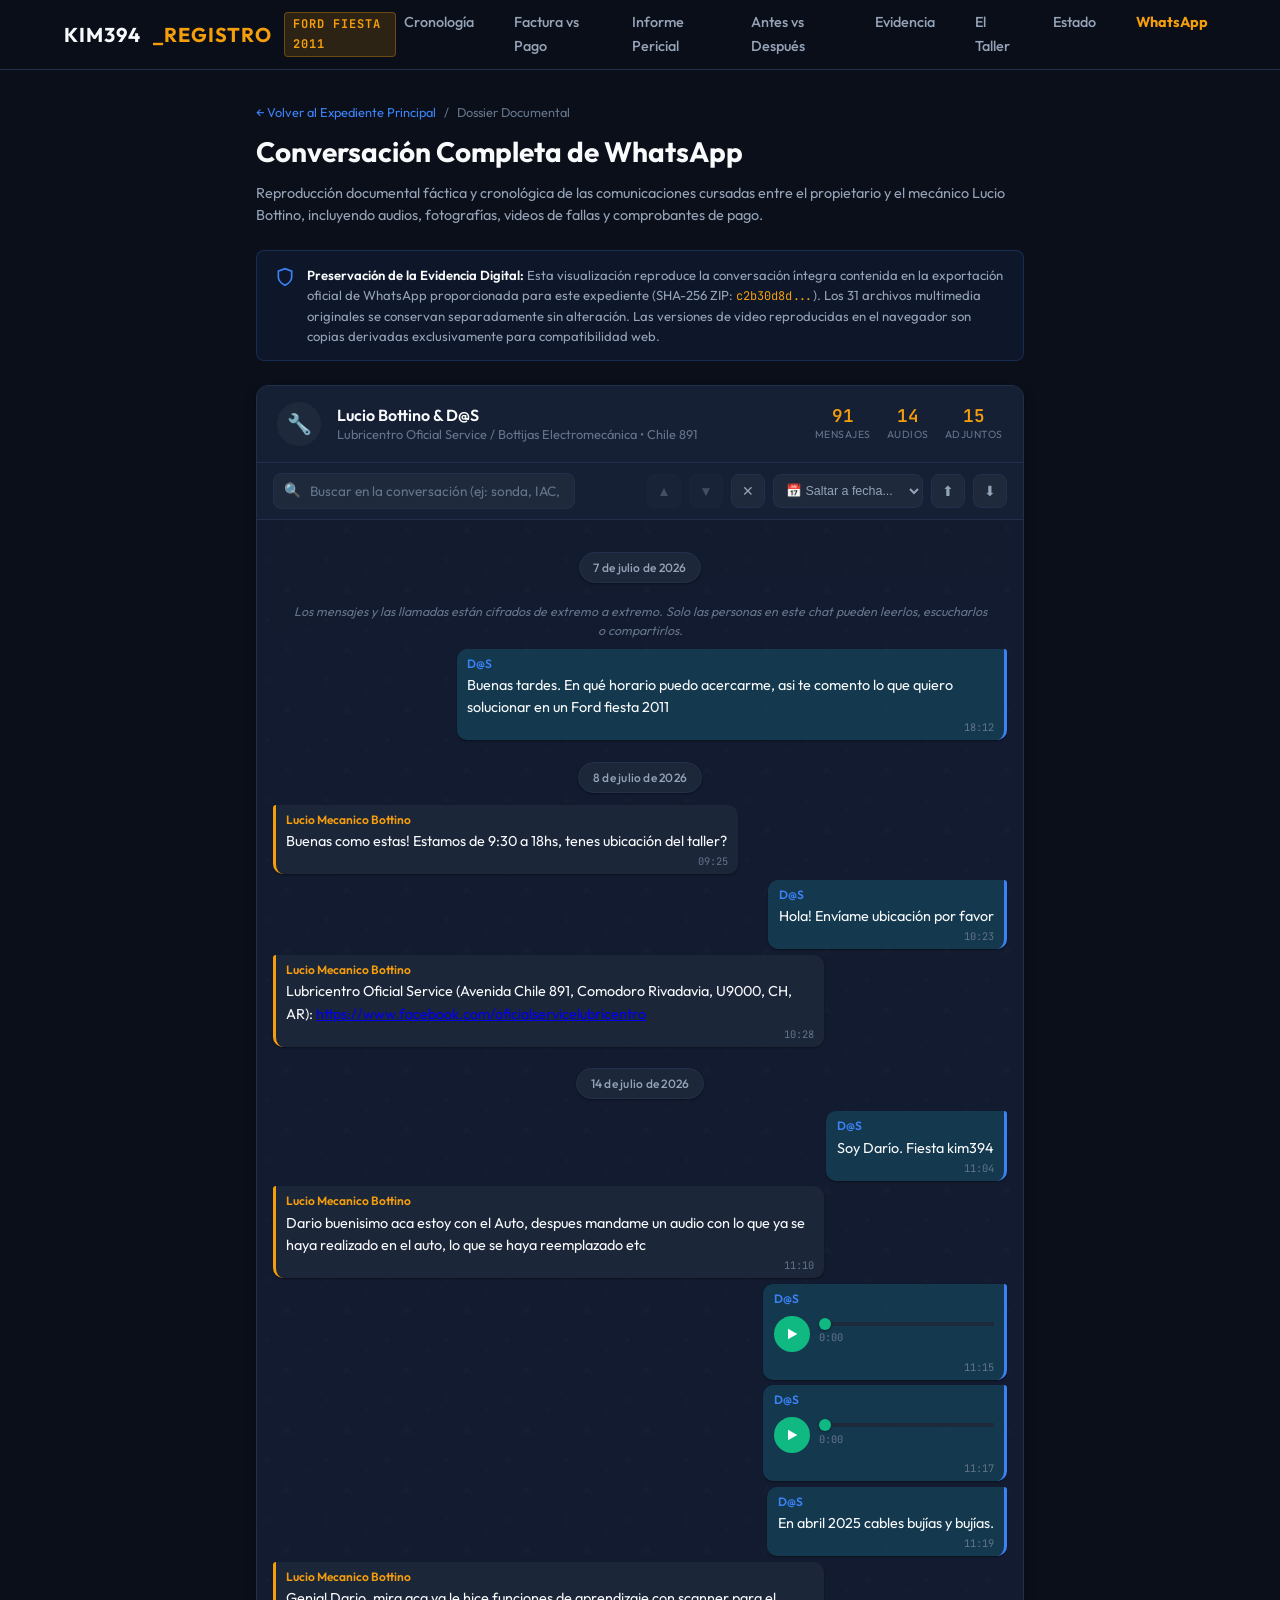
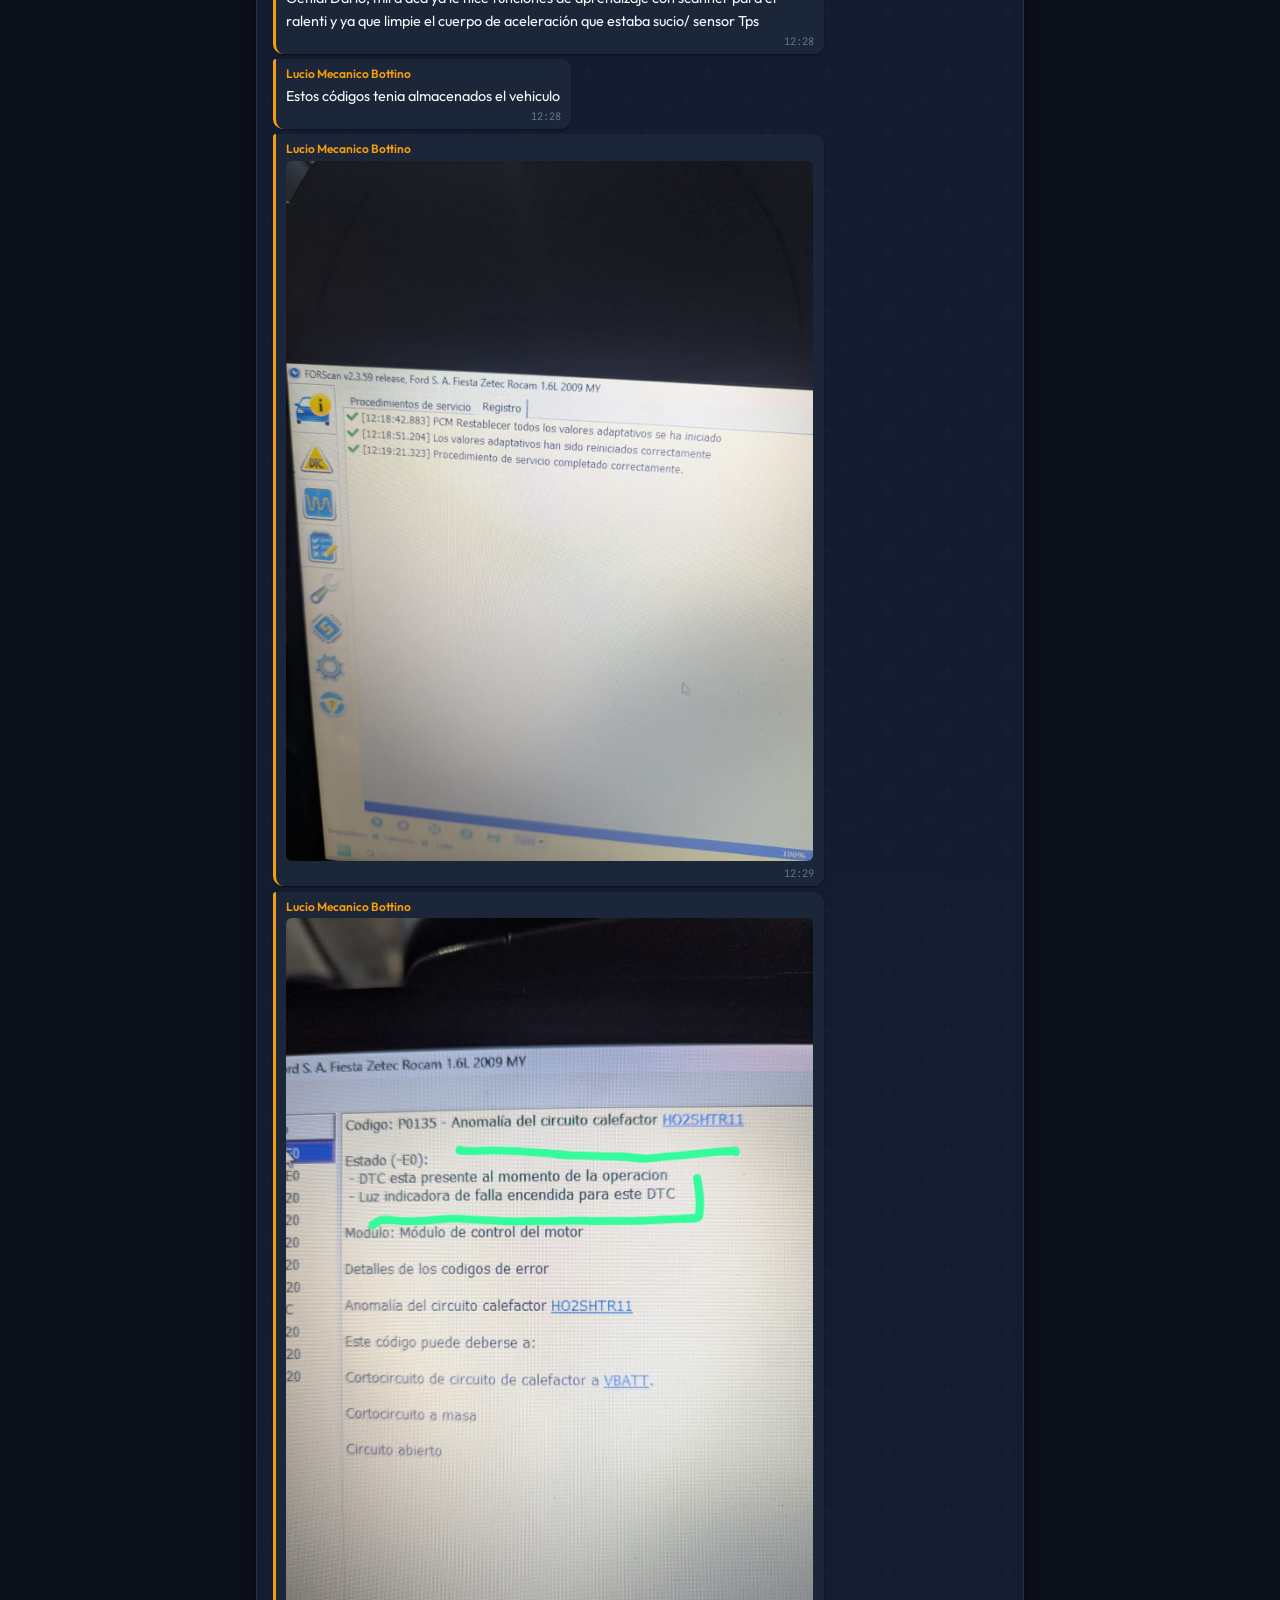
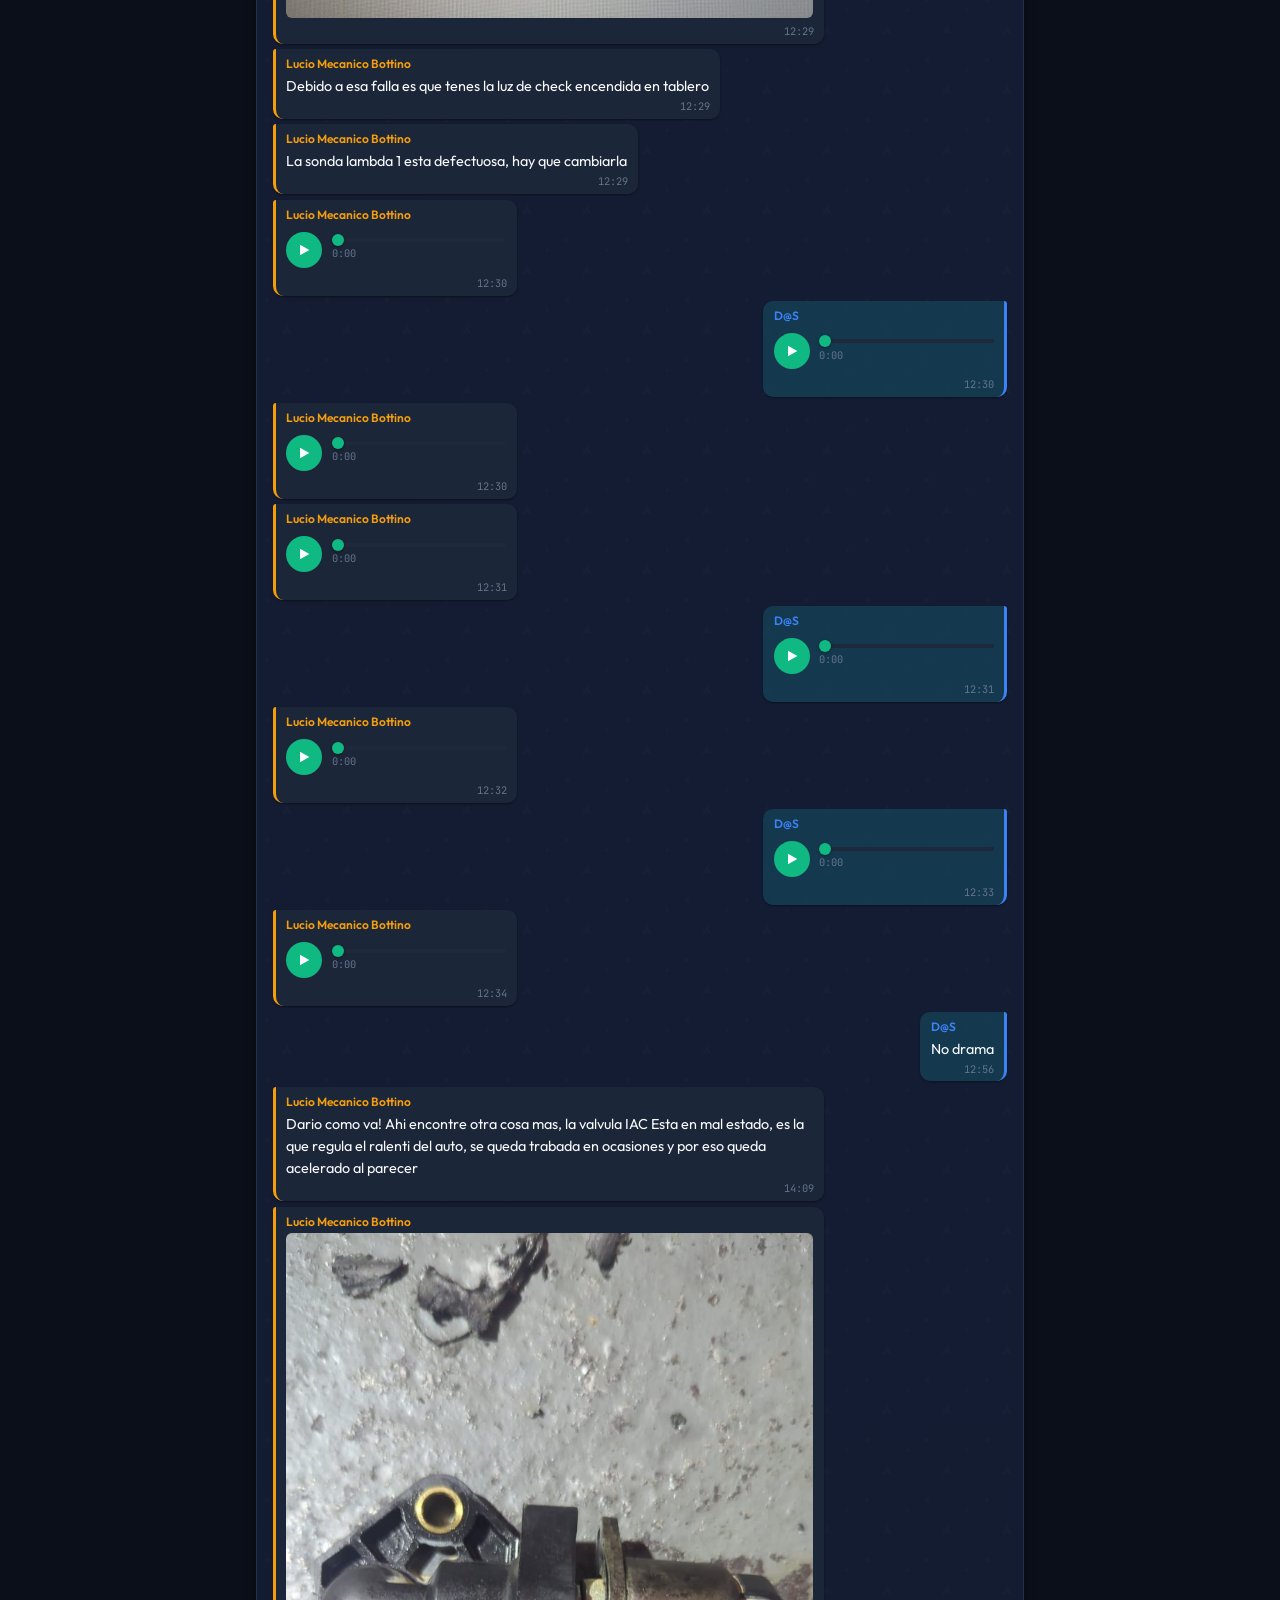
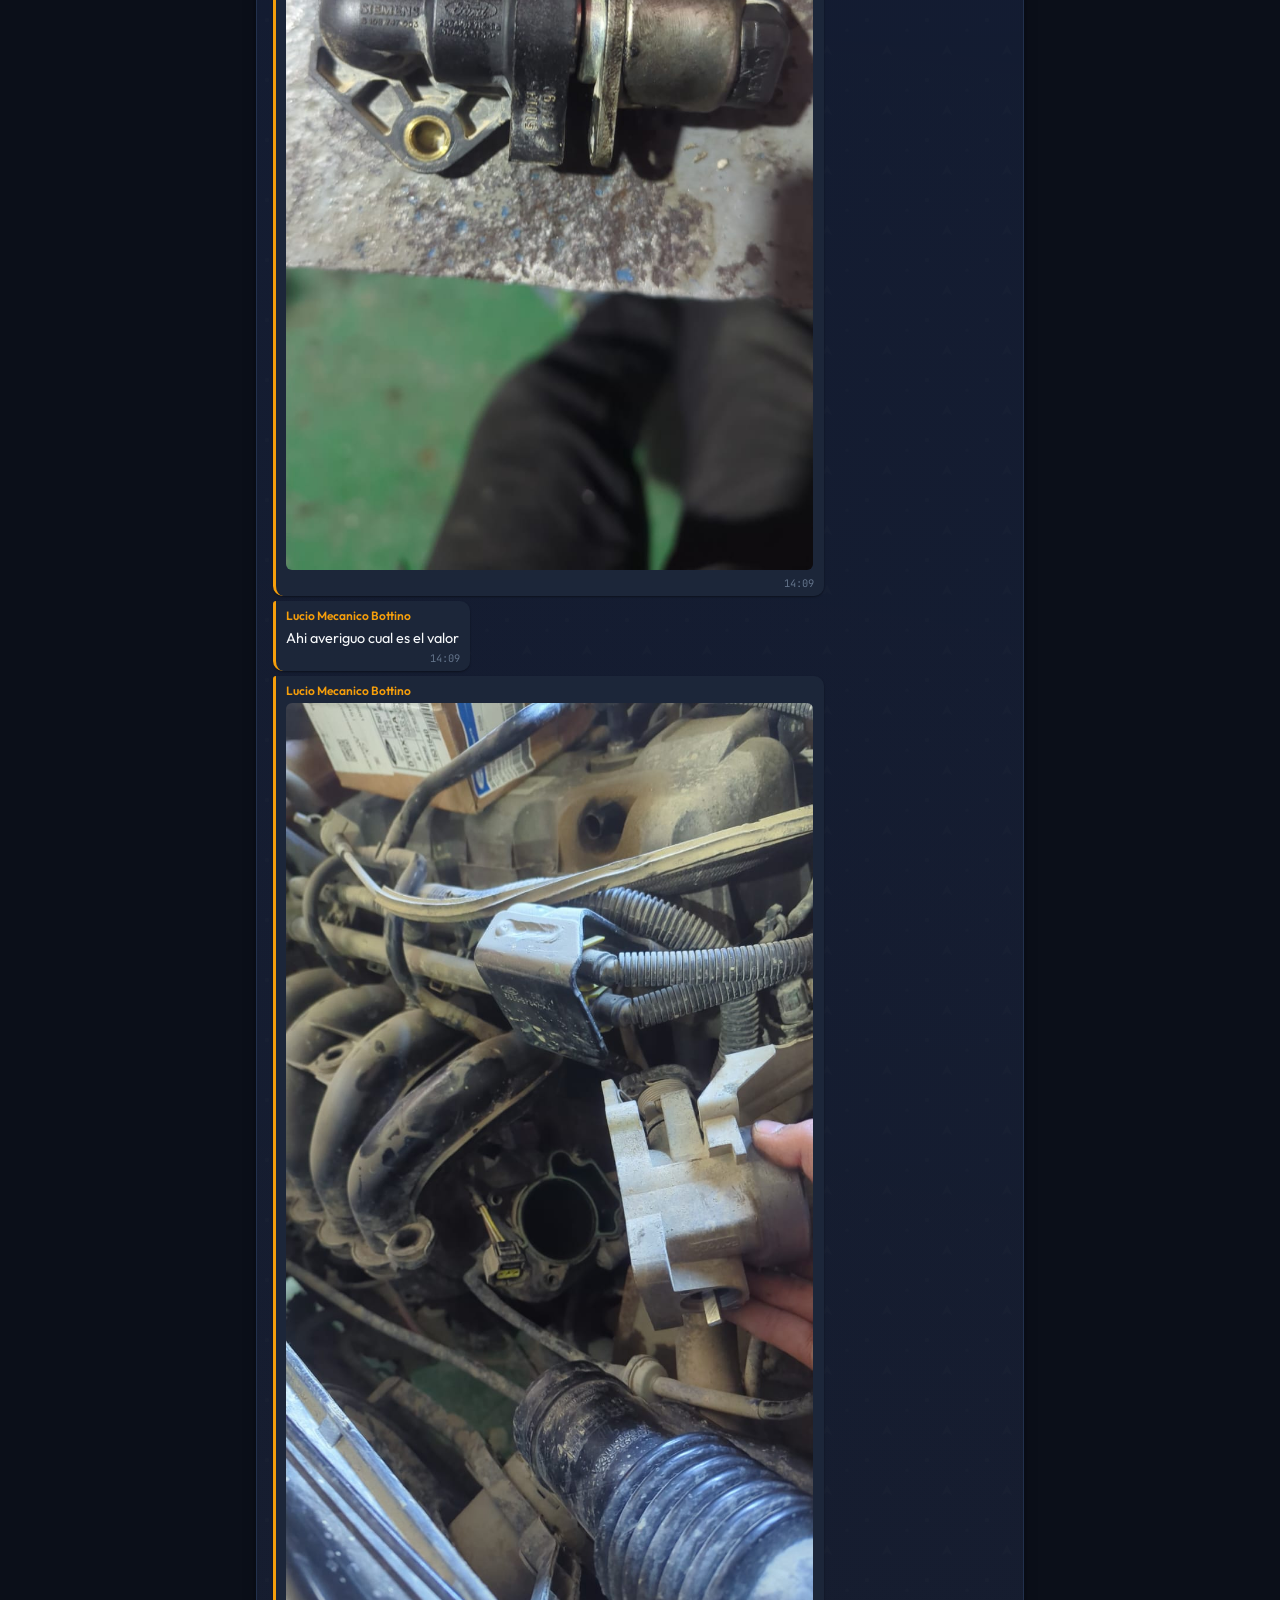
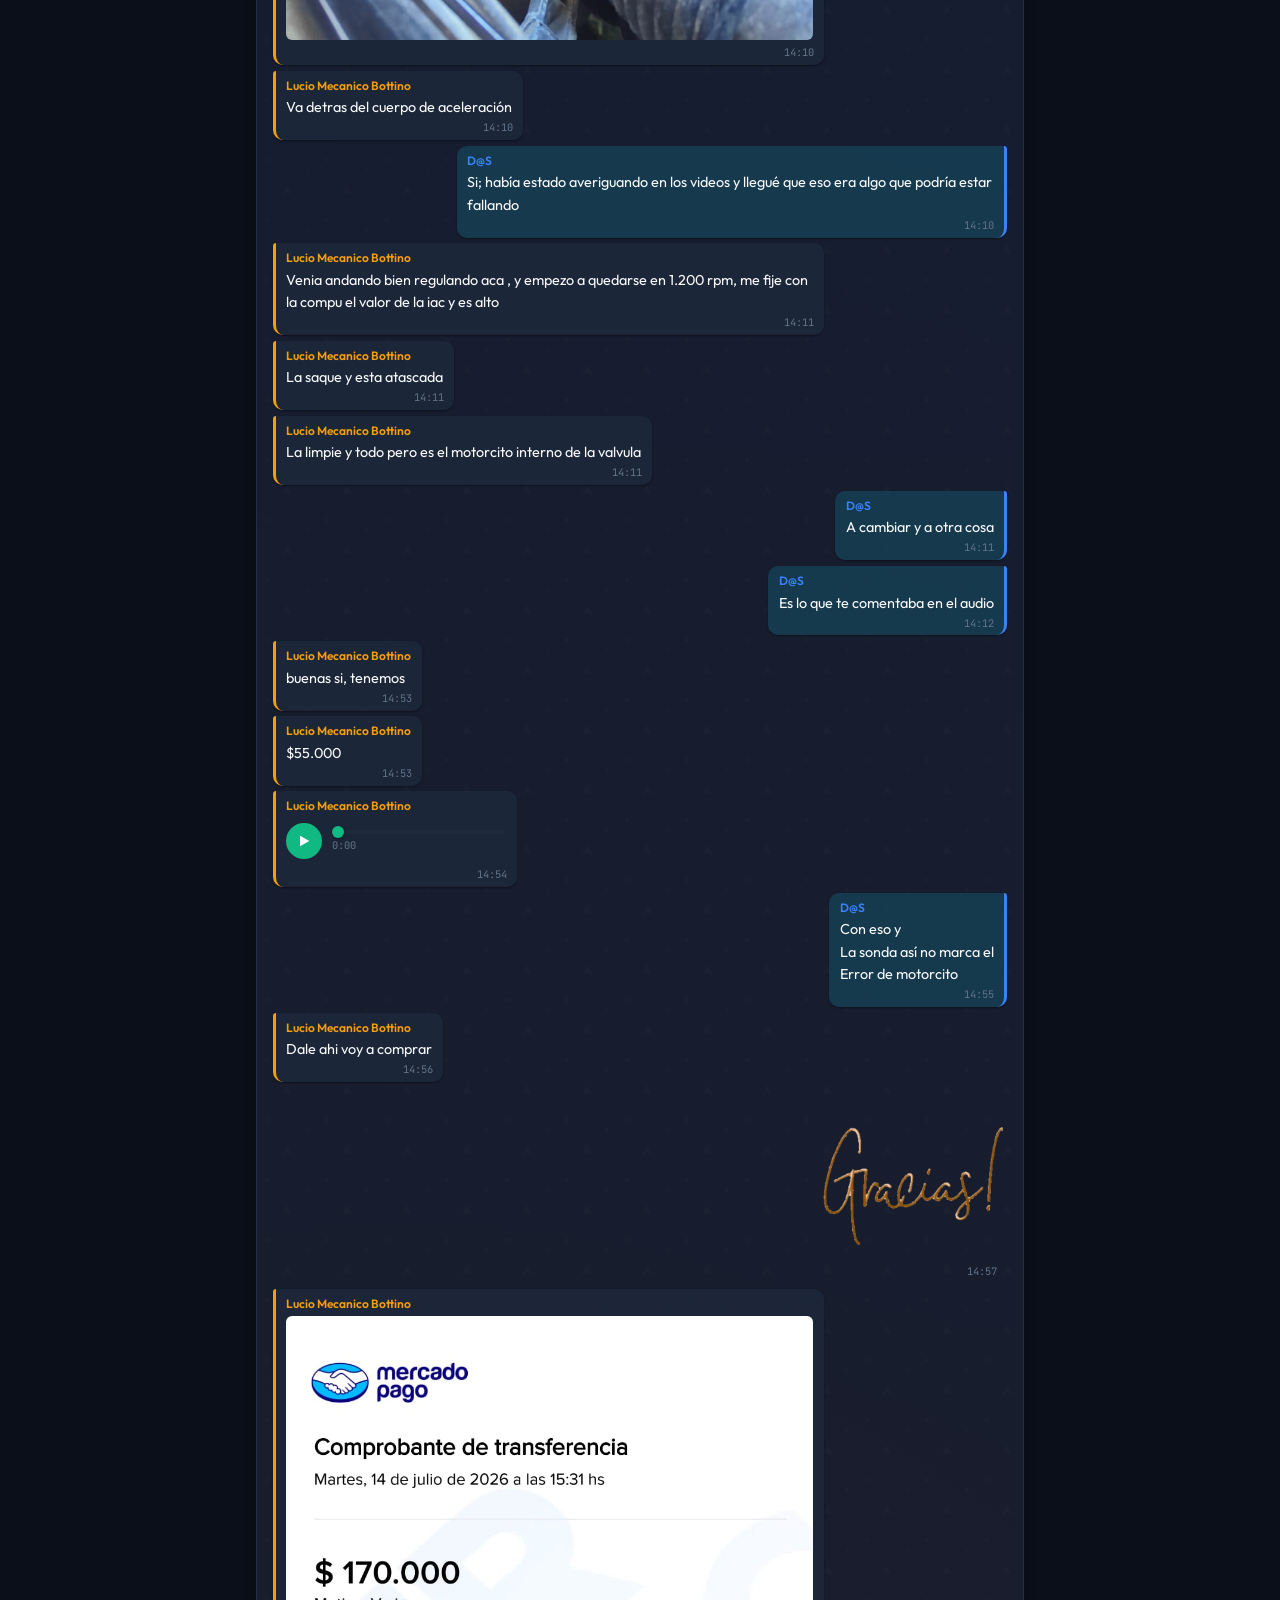
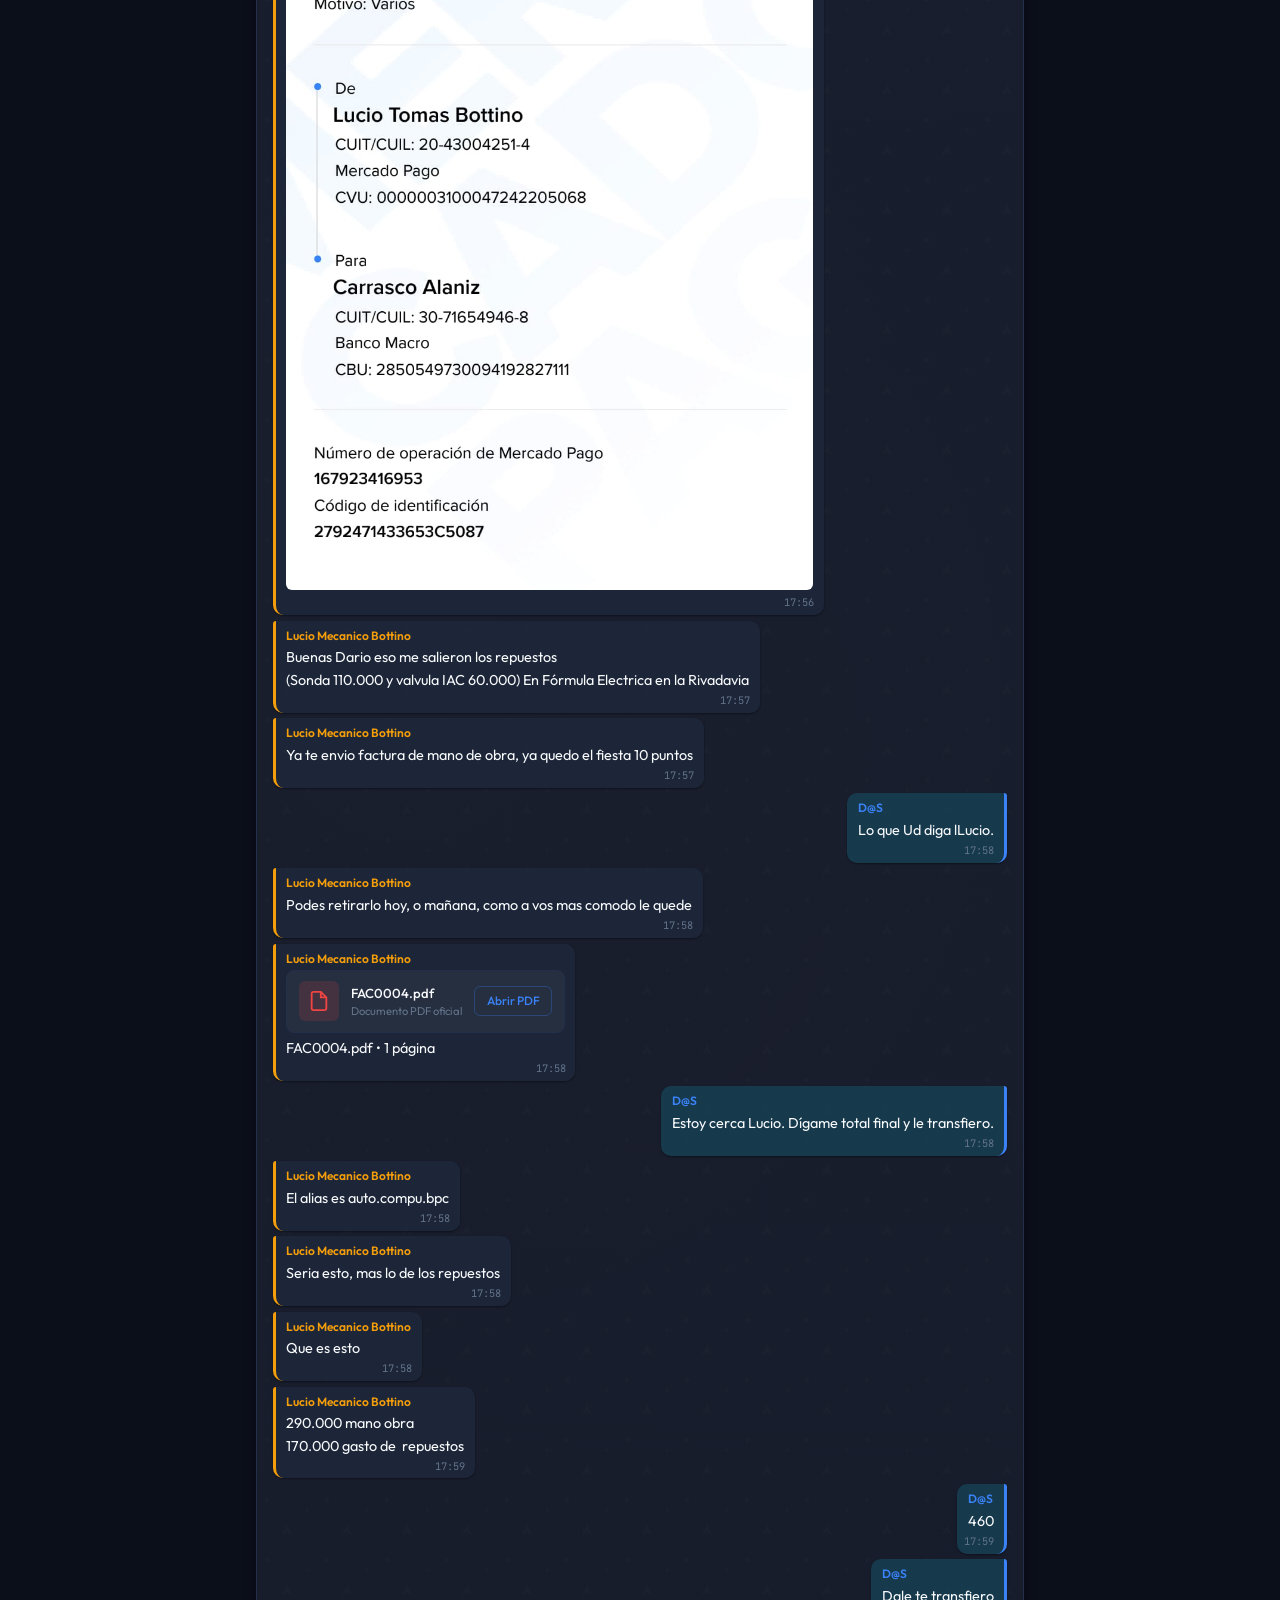
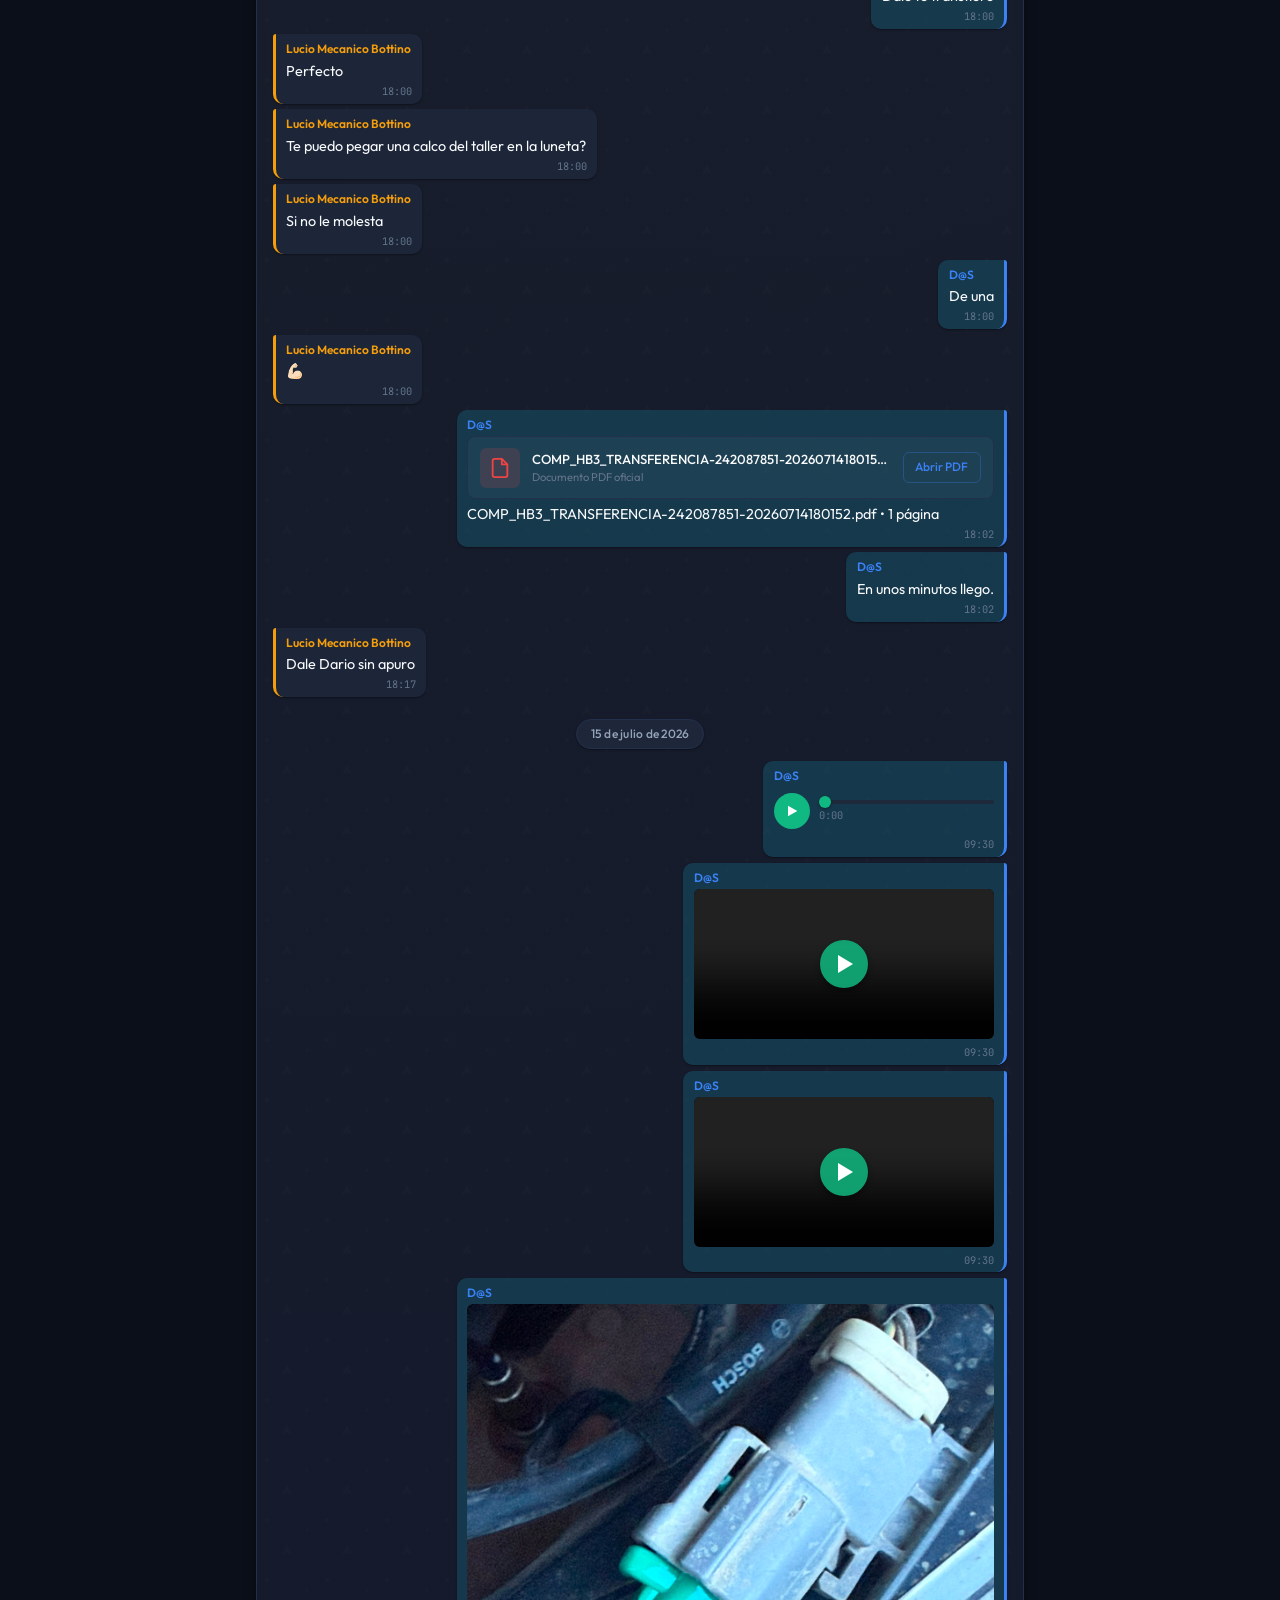
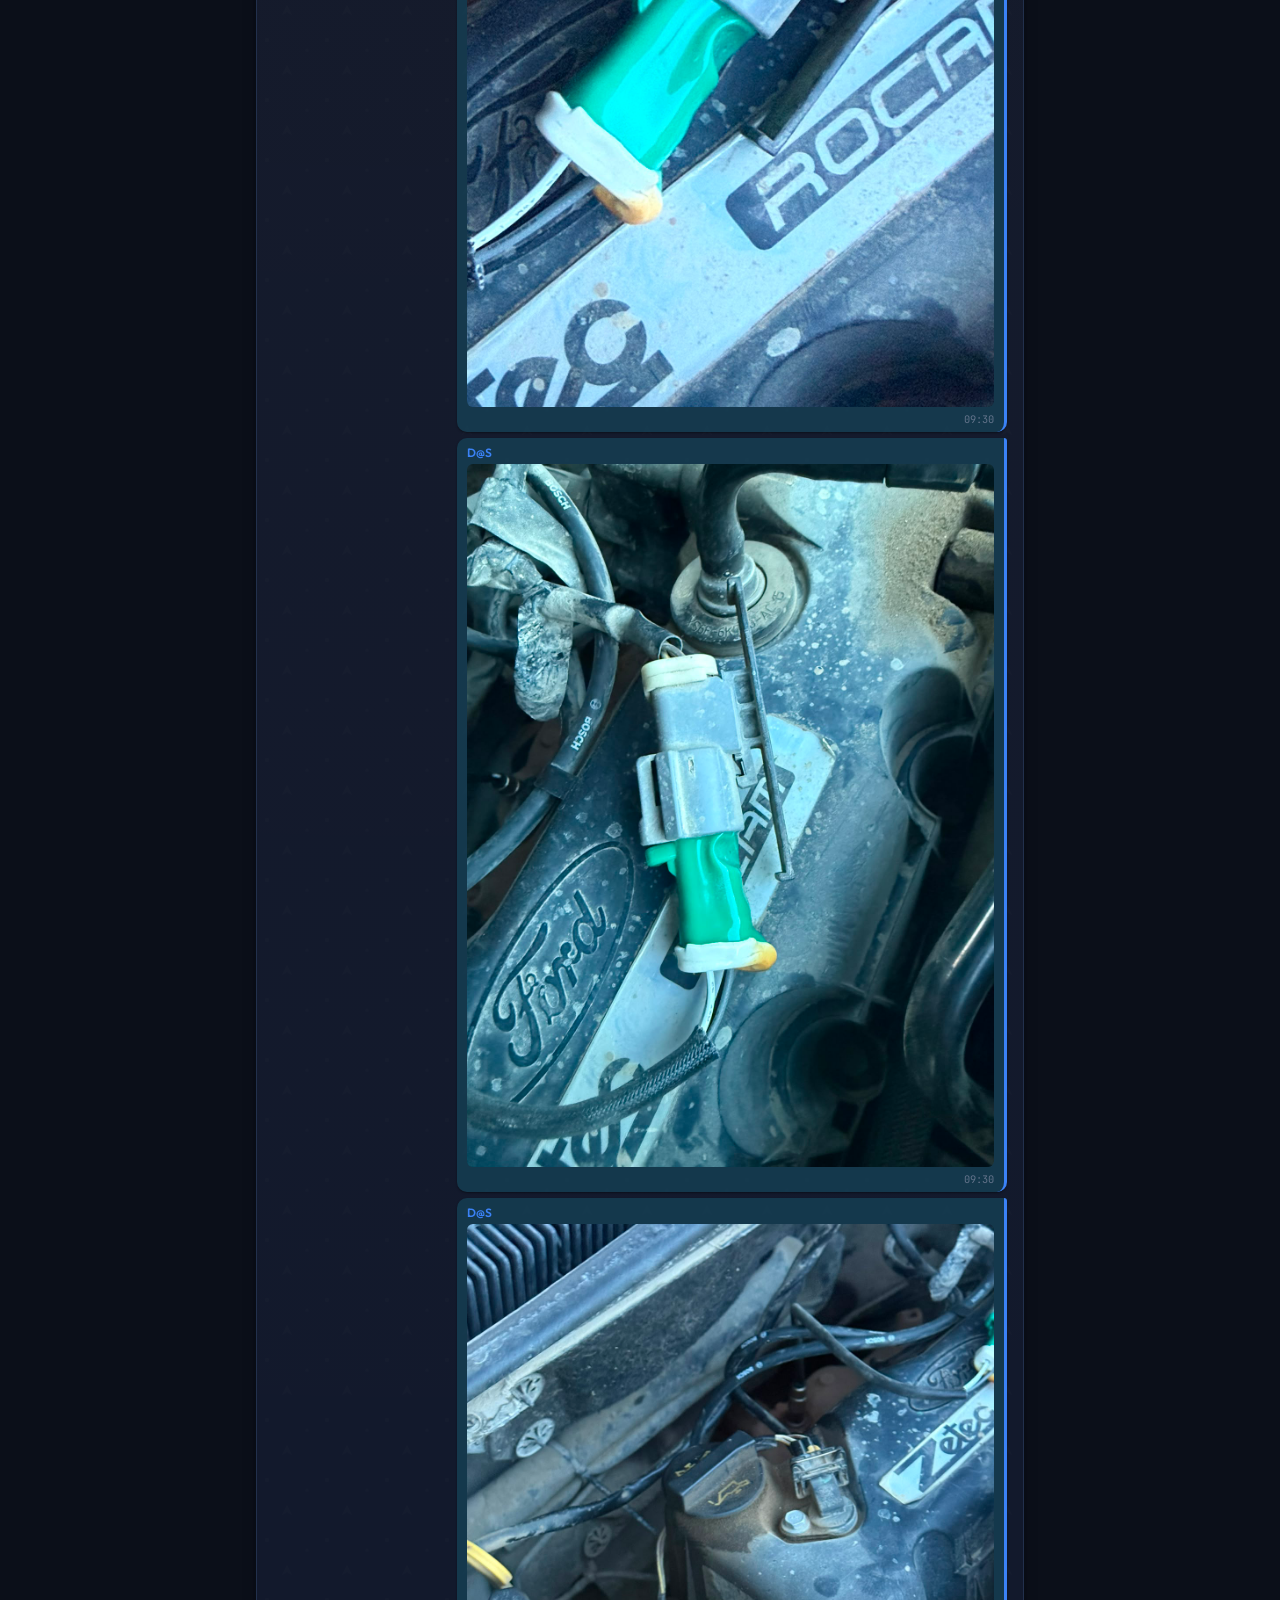
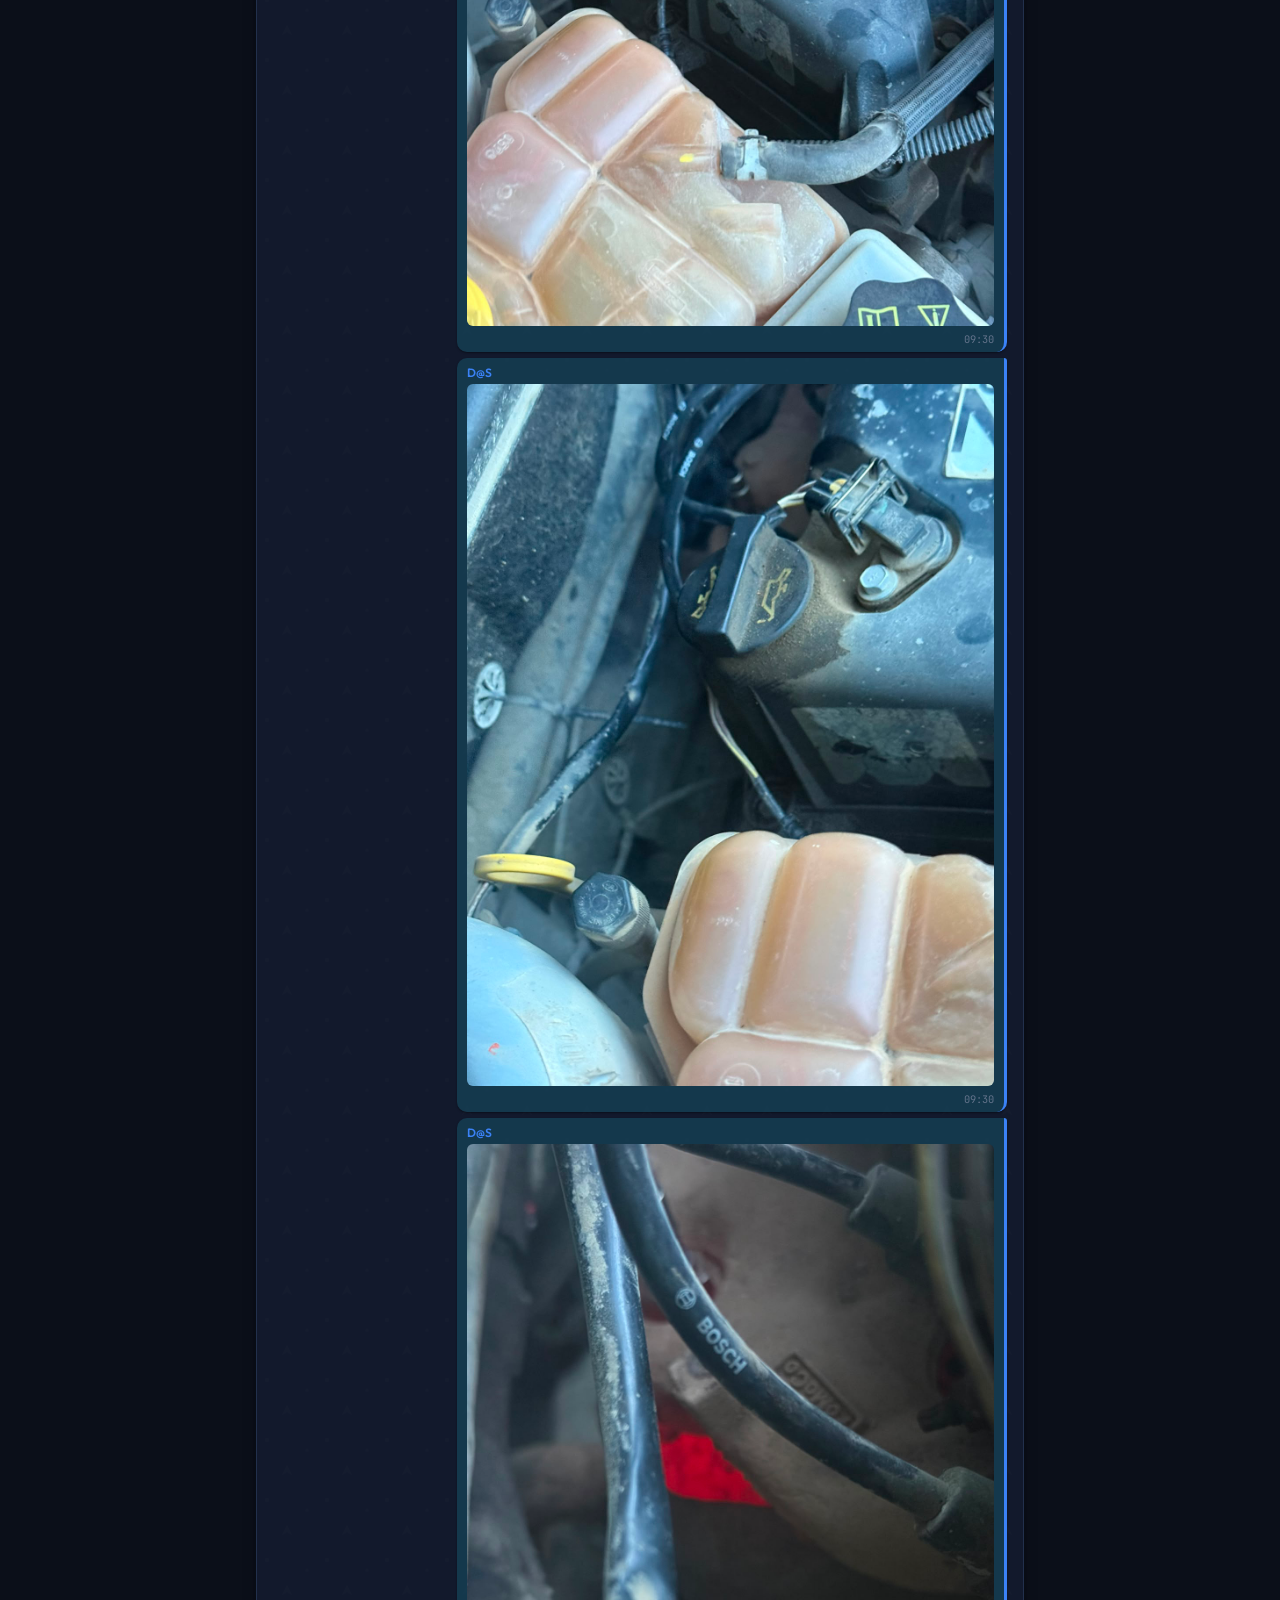
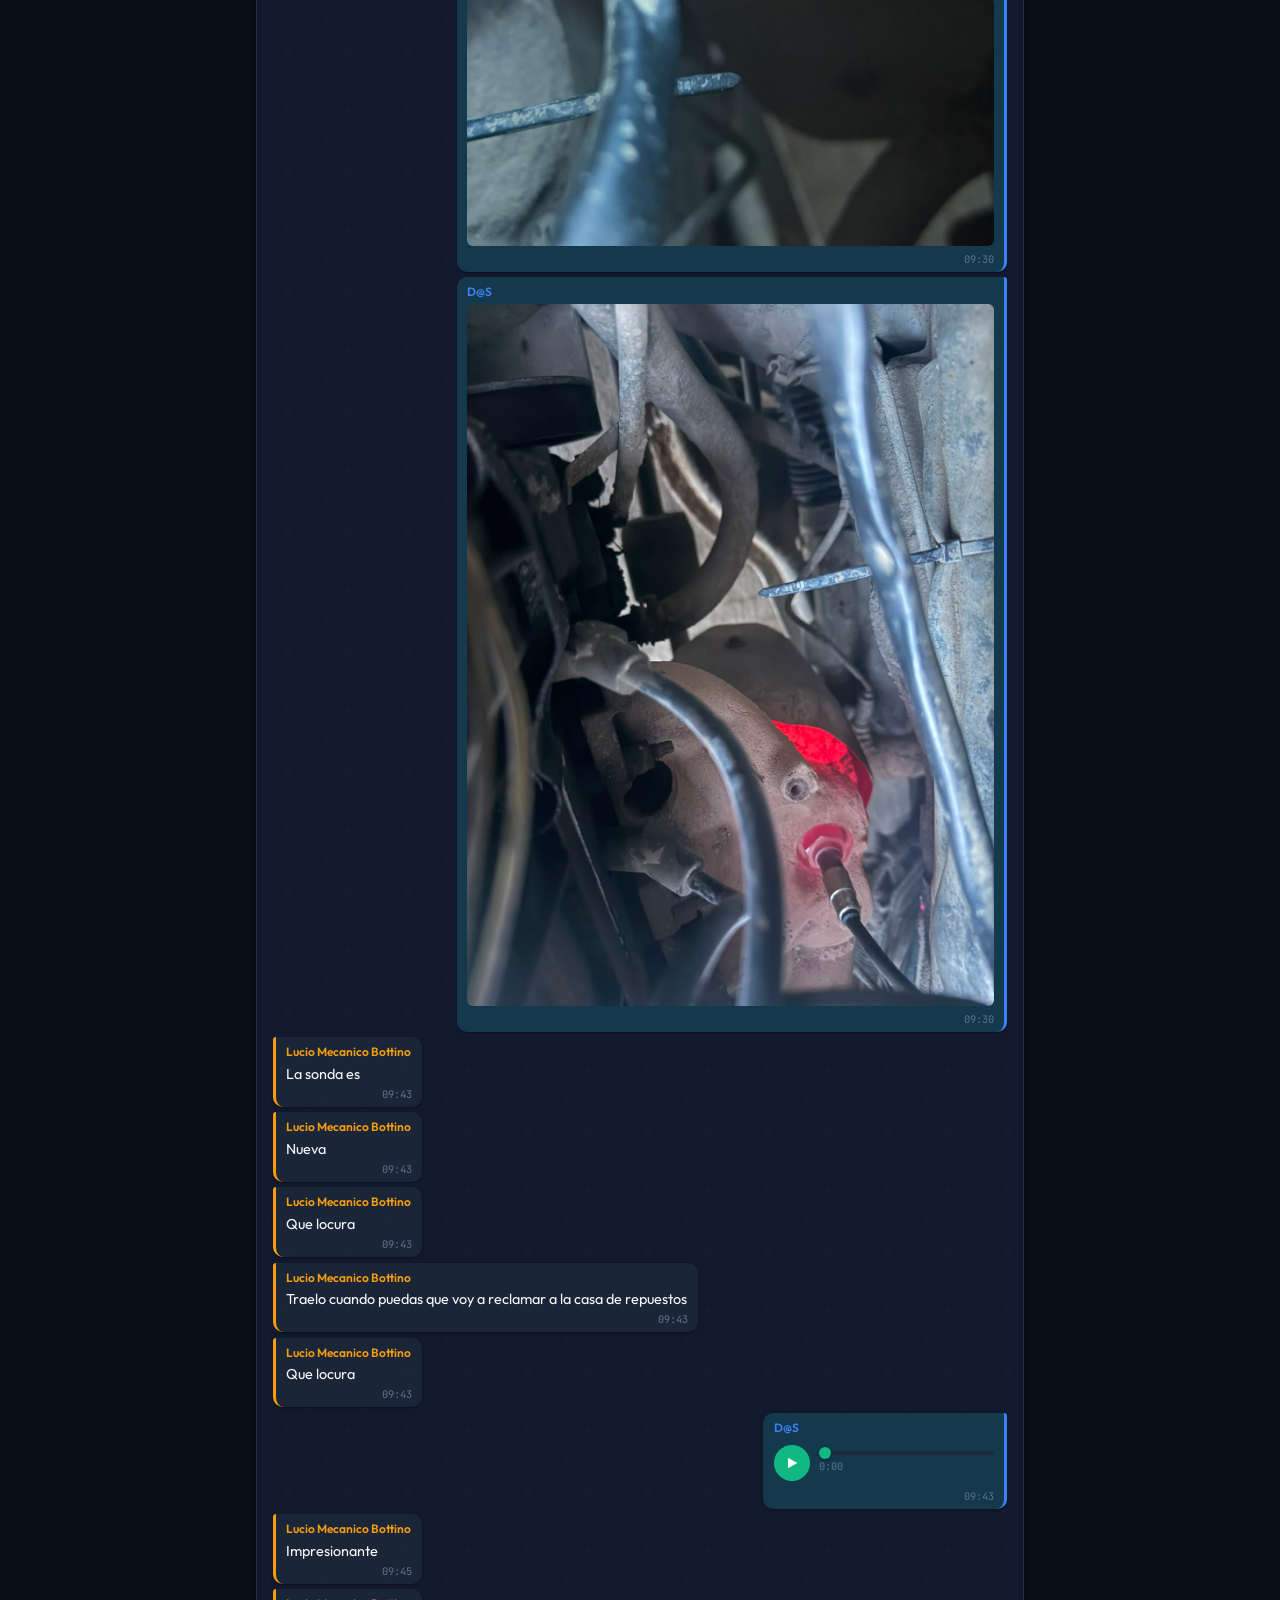
==== whatsapp.html @ d08f0062 "Integrar visor interactivo completo de conversación de WhatsApp y cadena de custodia" ====
<!DOCTYPE html>
<html lang="es">
<head>
  <meta charset="UTF-8">
  <meta name="viewport" content="width=device-width, initial-scale=1.0">
  <title>KIM394 — Conversación Completa de WhatsApp</title>

  <!-- Directivas de Privacidad y Bloqueo de Indexación -->
  <meta name="robots" content="noindex, nofollow, noarchive, nosnippet, noimageindex">
  <meta name="googlebot" content="noindex, nofollow, noarchive, nosnippet, noimageindex">

  <!-- SEO & Technical Meta Tags -->
  <meta name="description" content="Reproducción documental cronológica de la conversación de WhatsApp con el taller mecánico involucrado en el siniestro del Ford Fiesta KIM394.">
  <meta name="author" content="Propietario del Vehículo">

  <!-- Stylesheets -->
  <link rel="stylesheet" href="styles.css">
  <link rel="stylesheet" href="whatsapp.css">
</head>
<body>

  <!-- Header -->
  <header>
    <div class="container">
      <a href="index.html" class="logo">
        KIM394<span>_REGISTRO</span>
        <span class="badge">FORD FIESTA 2011</span>
      </a>
      <nav id="main-nav">
        <a href="index.html#cronologia">Cronología</a>
        <a href="index.html#facturacion">Factura vs Pago</a>
        <a href="index.html#peritaje">Informe Pericial</a>
        <a href="index.html#contraste">Antes vs Después</a>
        <a href="index.html#galeria">Evidencia</a>
        <a href="index.html#taller">El Taller</a>
        <a href="index.html#reclamo">Estado</a>
        <a href="whatsapp.html" class="active" style="color: var(--accent-amber); font-weight: 700;">WhatsApp</a>
      </nav>
    </div>
  </header>

  <!-- Main Section -->
  <main class="wa-chat-section">
    <div class="container wa-container">

      <!-- Breadcrumb & Header Info -->
      <div style="margin-bottom: 1.5rem;">
        <div style="display: flex; align-items: center; gap: 0.5rem; margin-bottom: 0.5rem; font-size: 0.8rem; color: var(--text-muted);">
          <a href="index.html" style="color: var(--accent-blue); text-decoration: none;">← Volver al Expediente Principal</a>
          <span>/</span>
          <span>Dossier Documental</span>
        </div>
        <h1 style="font-size: 1.75rem; font-weight: 700; color: var(--text-primary); margin: 0 0 0.5rem 0;">
          Conversación Completa de WhatsApp
        </h1>
        <p style="font-size: 0.9rem; color: var(--text-secondary); line-height: 1.5; margin: 0;">
          Reproducción documental fáctica y cronológica de las comunicaciones cursadas entre el propietario y el mecánico Lucio Bottino, incluyendo audios, fotografías, videos de fallas y comprobantes de pago.
        </p>
      </div>

      <!-- Preservation Banner -->
      <div class="wa-preservation-banner">
        <div class="wa-preservation-banner-icon">
          <svg viewBox="0 0 24 24" width="20" height="20" fill="none" stroke="currentColor" stroke-width="2">
            <path d="M12 22s8-4 8-10V5l-8-3-8 3v7c0 6 8 10 8 10z"></path>
          </svg>
        </div>
        <div>
          <strong>Preservación de la Evidencia Digital:</strong> 
          Esta visualización reproduce la conversación íntegra contenida en la exportación oficial de WhatsApp proporcionada para este expediente (SHA-256 ZIP: <code style="font-family: var(--font-mono); font-size: 0.75rem; color: var(--accent-amber);">c2b30d8d...</code>). Los 31 archivos multimedia originales se conservan separadamente sin alteración. Las versiones de video reproducidas en el navegador son copias derivadas exclusivamente para compatibilidad web.
        </div>
      </div>

      <!-- Chat Container -->
      <div class="wa-chat-wrapper">
        
        <!-- Chat Header -->
        <div class="wa-chat-header">
          <div class="wa-chat-header-avatar">🔧</div>
          <div class="wa-chat-header-info">
            <div class="wa-chat-header-title">Lucio Bottino &amp; D@S</div>
            <div class="wa-chat-header-subtitle">Lubricentro Oficial Service / Bottijas Electromecánica • Chile 891</div>
          </div>
          <div class="wa-chat-header-stats">
            <div class="wa-chat-header-stat">
              <div class="wa-chat-header-stat-value" id="wa-stat-messages">--</div>
              <div class="wa-chat-header-stat-label">Mensajes</div>
            </div>
            <div class="wa-chat-header-stat">
              <div class="wa-chat-header-stat-value" id="wa-stat-audios">--</div>
              <div class="wa-chat-header-stat-label">Audios</div>
            </div>
            <div class="wa-chat-header-stat">
              <div class="wa-chat-header-stat-value" id="wa-stat-media">--</div>
              <div class="wa-chat-header-stat-label">Adjuntos</div>
            </div>
          </div>
        </div>

        <!-- Sticky Toolbar -->
        <div class="wa-toolbar">
          <div class="wa-toolbar-search">
            <span class="wa-toolbar-search-icon">🔍</span>
            <input type="text" id="wa-search-input" placeholder="Buscar en la conversación (ej: sonda, IAC, 460, catalizador)..." aria-label="Buscar en el chat">
          </div>
          <span class="wa-toolbar-counter" id="wa-search-counter"></span>
          <button class="wa-toolbar-btn" id="wa-search-prev" title="Resultado anterior" disabled aria-label="Anterior">▲</button>
          <button class="wa-toolbar-btn" id="wa-search-next" title="Resultado siguiente" disabled aria-label="Siguiente">▼</button>
          <button class="wa-toolbar-btn" id="wa-search-clear" title="Limpiar búsqueda" aria-label="Limpiar">✕</button>
          <select id="wa-date-select" class="wa-toolbar-btn" style="width: auto; padding: 0 0.5rem; font-size: 0.78rem;" aria-label="Saltar a fecha">
            <option value="">📅 Fecha...</option>
          </select>
          <button class="wa-toolbar-btn" id="wa-go-top" title="Ir al inicio" aria-label="Ir al inicio">⬆</button>
          <button class="wa-toolbar-btn" id="wa-go-bottom" title="Ir al final" aria-label="Ir al final">⬇</button>
        </div>

        <!-- Chat Body (Messages rendered by JS) -->
        <div class="wa-chat-body" id="wa-chat-body">
          <div style="text-align: center; padding: 3rem; color: var(--text-muted);">
            Cargando mensajes del expediente...
          </div>
        </div>

      </div>

      <!-- Documentary Integrity & Evidence Section -->
      <div style="margin-top: 2rem; background: var(--bg-card); border: 1px solid var(--border-color); border-radius: 12px; padding: 1.5rem;">
        <h3 style="font-size: 1.1rem; color: var(--accent-amber); margin: 0 0 0.75rem 0; display: flex; align-items: center; gap: 0.5rem;">
          <svg viewBox="0 0 24 24" width="20" height="20" fill="none" stroke="currentColor" stroke-width="2">
            <path d="M14 2H6a2 2 0 0 0-2 2v16a2 2 0 0 0 2 2h12a2 2 0 0 0 2-2V8z"></path>
            <polyline points="14 2 14 8 20 8"></polyline>
            <line x1="16" y1="13" x2="8" y2="13"></line>
            <line x1="16" y1="17" x2="8" y2="17"></line>
            <polyline points="10 9 9 9 8 9"></polyline>
          </svg>
          Registros de Integridad y Cadena de Custodia
        </h3>
        <p style="font-size: 0.85rem; color: var(--text-secondary); line-height: 1.5; margin-bottom: 1.25rem;">
          Para auditoría pericial, judicial o técnica, se encuentran a disposición los registros de correspondencia y hashes criptográficos de cada uno de los archivos extraídos del paquete original:
        </p>

        <div style="display: flex; flex-wrap: wrap; gap: 1rem;">
          <a href="evidencia/INDICE_WHATSAPP.txt" target="_blank" class="btn btn-secondary btn-sm" style="display: inline-flex; align-items: center; gap: 0.5rem;">
            <svg viewBox="0 0 24 24" width="16" height="16" fill="none" stroke="currentColor" stroke-width="2">
              <path d="M14 2H6a2 2 0 0 0-2 2v16a2 2 0 0 0 2 2h12a2 2 0 0 0 2-2V8z"></path>
              <polyline points="14 2 14 8 20 8"></polyline>
            </svg>
            Ver Índice Documental (TXT)
          </a>
          <a href="evidencia/HASH_SHA256.txt" target="_blank" class="btn btn-secondary btn-sm" style="display: inline-flex; align-items: center; gap: 0.5rem;">
            <svg viewBox="0 0 24 24" width="16" height="16" fill="none" stroke="currentColor" stroke-width="2">
              <rect width="18" height="18" x="3" y="3" rx="2" ry="2"></rect>
              <line x1="9" y1="9" x2="15" y2="15"></line>
              <line x1="15" y1="9" x2="9" y2="15"></line>
            </svg>
            Ver Hashes SHA-256 (TXT)
          </a>
          <a href="index.html" class="btn btn-primary btn-sm" style="display: inline-flex; align-items: center; gap: 0.5rem;">
            Volver al Inicio del Sitio
          </a>
        </div>
      </div>

    </div>
  </main>

  <!-- Footer -->
  <footer>
    <div class="container">
      <div class="footer-grid">
        <div>
          <h4 class="footer-disclaimer-title">Aviso Documental y Marco Legal</h4>
          <p class="footer-disclaimer-text" style="margin-bottom: 0.75rem;">
            Este sitio web ha sido estructurado como un repositorio de respaldo probatorio y cronológico con fines de consulta técnica e informativa respecto al siniestro que afectó al vehículo Ford Fiesta Ambiente 2011 (Dominio KIM394).
          </p>
          <p class="footer-disclaimer-text" style="margin-bottom: 0.75rem;">
            La información aquí expuesta se fundamenta en elementos materiales directos (registros fotográficos, comprobantes bancarios de transferencias y comunicaciones electrónicas cursadas) y en el dictamen técnico elaborado por Perito Investigador matriculado.
          </p>
          <p class="footer-disclaimer-text">
            Se deja constancia de que los antecedentes recopilados reflejan el estado fáctico y documental de los hechos a la fecha, no constituyen una sentencia judicial ni resolución administrativa firme, y las actuaciones y reclamos pertinentes continúan su curso en las instancias correspondientes.
          </p>
        </div>
        <div>
          <h4 class="footer-contact-title">Contacto de Comunicación</h4>
          <p style="margin-bottom: 1rem; color: var(--text-secondary);">Para solicitudes de información técnica:</p>
          <ul class="footer-contact-list">
            <li>
              <svg width="16" height="16" viewBox="0 0 24 24" fill="none" stroke="currentColor" stroke-width="2">
                <rect width="20" height="16" x="2" y="4" rx="2"></rect>
                <path d="m22 7-8.97 5.7a1.94 1.94 0 0 1-2.06 0L2 7"></path>
              </svg>
              <a href="mailto:oreo.rosas-8f@icloud.com">oreo.rosas-8f@icloud.com</a>
            </li>
          </ul>
        </div>
      </div>
      <div class="footer-bottom">
        <span>© 2026 KIM394 Registro de Siniestro. Todos los derechos reservados.</span>
        <span>Comodoro Rivadavia, Chubut, Argentina.</span>
      </div>
    </div>
  </footer>

  <!-- Lightbox Modal Container for WhatsApp Images -->
  <div class="wa-lightbox" id="wa-lightbox" aria-hidden="true">
    <div class="wa-lightbox-backdrop"></div>
    <button class="wa-lightbox-close" aria-label="Cerrar visor">&times;</button>
    <div class="wa-lightbox-content">
      <img class="wa-lightbox-img" src="" alt="Fotografía ampliada">
      <div class="wa-lightbox-caption"></div>
    </div>
  </div>

  <!-- Scripts -->
  <script src="whatsapp-data.js"></script>
  <script src="whatsapp.js"></script>
</body>
</html>
---- styles.css ----
@import url('https://fonts.googleapis.com/css2?family=Outfit:wght@300;400;500;600;700&family=JetBrains+Mono:wght@400;500&display=swap');

:root {
  --bg-primary: #0b0f19;
  --bg-secondary: #12192c;
  --bg-tertiary: #1e293b;
  --bg-card: #162035;
  --bg-card-hover: #1e2a45;
  
  --text-primary: #f8fafc;
  --text-secondary: #94a3b8;
  --text-muted: #64748b;
  
  --accent-amber: #f59e0b;
  --accent-amber-rgb: 245, 158, 11;
  --accent-red: #ef4444;
  --accent-red-rgb: 239, 68, 68;
  --accent-green: #10b981;
  --accent-green-rgb: 16, 185, 129;
  --accent-blue: #3b82f6;
  --accent-blue-rgb: 59, 130, 246;

  --border-color: #22304c;
  --border-hover: #33476e;
  
  --font-sans: 'Outfit', -apple-system, BlinkMacSystemFont, "Segoe UI", Roboto, sans-serif;
  --font-mono: 'JetBrains Mono', monospace;
  
  --transition-fast: 0.2s cubic-bezier(0.4, 0, 0.2, 1);
  --transition-normal: 0.3s cubic-bezier(0.4, 0, 0.2, 1);
  
  --shadow-sm: 0 1px 2px 0 rgb(0 0 0 / 0.4);
  --shadow-md: 0 4px 6px -1px rgb(0 0 0 / 0.3), 0 2px 4px -2px rgb(0 0 0 / 0.3);
  --shadow-lg: 0 10px 15px -3px rgb(0 0 0 / 0.4), 0 4px 6px -4px rgb(0 0 0 / 0.4);
}

* {
  box-sizing: border-box;
  margin: 0;
  padding: 0;
}

html {
  scroll-behavior: smooth;
  font-size: 16px;
  background-color: var(--bg-primary);
  color: var(--text-primary);
  font-family: var(--font-sans);
}

body {
  line-height: 1.6;
  overflow-x: hidden;
  -webkit-font-smoothing: antialiased;
  -moz-osx-font-smoothing: grayscale;
}

/* Scrollbar */
::-webkit-scrollbar {
  width: 10px;
}
::-webkit-scrollbar-track {
  background: var(--bg-primary);
}
::-webkit-scrollbar-thumb {
  background: var(--border-color);
  border-radius: 5px;
}
::-webkit-scrollbar-thumb:hover {
  background: var(--border-hover);
}

/* Structural Components */
.container {
  width: 100%;
  max-width: 1200px;
  margin: 0 auto;
  padding: 0 1.5rem;
}

header {
  position: sticky;
  top: 0;
  z-index: 100;
  background: rgba(11, 15, 25, 0.85);
  backdrop-filter: blur(12px);
  -webkit-backdrop-filter: blur(12px);
  border-bottom: 1px solid var(--border-color);
  height: 70px;
  display: flex;
  align-items: center;
}

header .container {
  display: flex;
  justify-content: space-between;
  align-items: center;
}

.logo {
  display: flex;
  align-items: center;
  gap: 0.75rem;
  text-decoration: none;
  color: var(--text-primary);
  font-weight: 700;
  font-size: 1.25rem;
  letter-spacing: 0.05em;
}

.logo span {
  color: var(--accent-amber);
}

.logo .badge {
  font-family: var(--font-mono);
  font-size: 0.75rem;
  background: rgba(245, 158, 11, 0.15);
  border: 1px solid rgba(245, 158, 11, 0.3);
  padding: 0.15rem 0.5rem;
  border-radius: 4px;
}

nav {
  display: flex;
  gap: 1.5rem;
}

nav a {
  color: var(--text-secondary);
  text-decoration: none;
  font-size: 0.9rem;
  font-weight: 500;
  transition: var(--transition-fast);
  padding: 0.25rem 0.5rem;
  border-radius: 4px;
}

nav a:hover {
  color: var(--text-primary);
  background: rgba(255, 255, 255, 0.05);
}

/* Sections */
section {
  padding: 5rem 0;
  border-bottom: 1px solid var(--border-color);
}

.section-title {
  font-size: 2rem;
  font-weight: 700;
  margin-bottom: 1rem;
  display: flex;
  align-items: center;
  gap: 0.75rem;
}

.section-title::after {
  content: '';
  flex-grow: 1;
  height: 1px;
  background: var(--border-color);
  margin-left: 1rem;
}

.section-subtitle {
  color: var(--text-secondary);
  font-size: 1rem;
  max-width: 700px;
  margin-bottom: 3rem;
}

/* Hero Section */
.hero {
  position: relative;
  padding: 6rem 0 4rem 0;
  background: radial-gradient(circle at 80% 20%, rgba(245, 158, 11, 0.08) 0%, transparent 60%);
  overflow: hidden;
}

.hero-grid {
  display: grid;
  grid-template-columns: 1fr 1fr;
  gap: 4rem;
  align-items: center;
}

.hero-content h1 {
  font-size: 2.75rem;
  font-weight: 800;
  line-height: 1.15;
  margin-bottom: 1.5rem;
  letter-spacing: -0.02em;
}

.hero-content h1 span {
  display: block;
  background: linear-gradient(90deg, #f59e0b, #ef4444);
  -webkit-background-clip: text;
  -webkit-text-fill-color: transparent;
}

.hero-summary {
  font-size: 1.1rem;
  color: var(--text-secondary);
  margin-bottom: 2rem;
  border-left: 3px solid var(--accent-amber);
  padding-left: 1.25rem;
}

.hero-meta {
  display: grid;
  grid-template-columns: repeat(2, 1fr);
  gap: 1.5rem;
  margin-bottom: 2rem;
}

.meta-item {
  background: var(--bg-card);
  border: 1px solid var(--border-color);
  padding: 1rem;
  border-radius: 8px;
}

.meta-label {
  font-size: 0.75rem;
  text-transform: uppercase;
  color: var(--text-muted);
  font-weight: 600;
  letter-spacing: 0.05em;
  margin-bottom: 0.25rem;
}

.meta-value {
  font-size: 1rem;
  font-weight: 600;
  color: var(--text-primary);
}

.hero-image-container {
  position: relative;
  border-radius: 12px;
  overflow: hidden;
  border: 1px solid var(--border-color);
  box-shadow: var(--shadow-lg);
  aspect-ratio: 4 / 3;
}

.hero-image-container img {
  width: 100%;
  height: 100%;
  object-fit: cover;
  transition: transform var(--transition-normal);
}

.hero-image-container:hover img {
  transform: scale(1.02);
}

.hero-image-overlay {
  position: absolute;
  bottom: 0;
  left: 0;
  right: 0;
  background: linear-gradient(transparent, rgba(11, 15, 25, 0.9));
  padding: 1.5rem;
  display: flex;
  justify-content: space-between;
  align-items: flex-end;
}

.hero-image-caption {
  font-size: 0.85rem;
  color: var(--text-primary);
}

.hero-image-source {
  font-size: 0.75rem;
  color: var(--text-muted);
  font-family: var(--font-mono);
}

/* Timeline Section */
.timeline-container {
  position: relative;
  max-width: 800px;
  margin: 0 auto;
  padding-left: 2rem;
}

.timeline-container::before {
  content: '';
  position: absolute;
  left: 7px;
  top: 0;
  bottom: 0;
  width: 2px;
  background: var(--border-color);
}

.timeline-item {
  position: relative;
  margin-bottom: 2.5rem;
}

.timeline-marker {
  position: absolute;
  left: -2rem;
  top: 6px;
  width: 16px;
  height: 16px;
  border-radius: 50%;
  background: var(--bg-primary);
  border: 3px solid var(--accent-amber);
  transition: var(--transition-fast);
  z-index: 2;
}

.timeline-item.active .timeline-marker {
  background: var(--accent-amber);
  box-shadow: 0 0 10px rgba(245, 158, 11, 0.5);
}

.timeline-item.critical .timeline-marker {
  border-color: var(--accent-red);
}

.timeline-item.critical.active .timeline-marker {
  background: var(--accent-red);
  box-shadow: 0 0 10px rgba(239, 68, 68, 0.5);
}

.timeline-card {
  background: var(--bg-card);
  border: 1px solid var(--border-color);
  border-radius: 8px;
  padding: 1.5rem;
  cursor: pointer;
  transition: var(--transition-normal);
}

.timeline-card:hover {
  border-color: var(--border-hover);
  background: var(--bg-card-hover);
}

.timeline-header {
  display: flex;
  justify-content: space-between;
  align-items: flex-start;
  gap: 1rem;
}

.timeline-meta {
  display: flex;
  flex-direction: column;
}

.timeline-date {
  font-family: var(--font-mono);
  font-size: 0.8rem;
  color: var(--accent-amber);
  font-weight: 500;
}

.timeline-item.critical .timeline-date {
  color: var(--accent-red);
}

.timeline-title {
  font-size: 1.2rem;
  font-weight: 600;
  margin-top: 0.25rem;
}

.timeline-toggle-icon {
  color: var(--text-muted);
  transition: transform var(--transition-normal);
  font-size: 1.25rem;
  margin-top: 0.25rem;
}

.timeline-item.active .timeline-toggle-icon {
  transform: rotate(180deg);
  color: var(--text-primary);
}

.timeline-content {
  max-height: 0;
  overflow: hidden;
  transition: max-height var(--transition-normal) ease-out, margin-top var(--transition-normal);
  color: var(--text-secondary);
  font-size: 0.95rem;
}

.timeline-item.active .timeline-content {
  max-height: 1000px;
  margin-top: 1rem;
  border-top: 1px solid var(--border-color);
  padding-top: 1rem;
  transition: max-height 0.5s ease-in, margin-top var(--transition-normal);
}

.timeline-detail {
  margin-bottom: 1rem;
}

.timeline-evidence-link {
  display: inline-flex;
  align-items: center;
  gap: 0.5rem;
  background: rgba(255, 255, 255, 0.05);
  border: 1px solid var(--border-color);
  padding: 0.5rem 0.75rem;
  border-radius: 6px;
  color: var(--text-primary);
  text-decoration: none;
  font-size: 0.8rem;
  font-family: var(--font-mono);
  transition: var(--transition-fast);
  margin-top: 0.5rem;
}

.timeline-evidence-link:hover {
  background: rgba(255, 255, 255, 0.1);
  border-color: var(--border-hover);
}

/* Compare / Billing Section */
.compare-container {
  display: grid;
  grid-template-columns: 1fr 1fr;
  gap: 3rem;
  align-items: start;
}

.invoice-preview-card {
  background: var(--bg-card);
  border: 1px solid var(--border-color);
  border-radius: 12px;
  padding: 1.5rem;
}

.invoice-header-info {
  display: flex;
  justify-content: space-between;
  margin-bottom: 1.5rem;
  font-family: var(--font-mono);
  font-size: 0.8rem;
  color: var(--text-secondary);
}

.invoice-visual-container {
  background: #ffffff;
  border-radius: 8px;
  overflow: hidden;
  position: relative;
  aspect-ratio: 1 / 1.3;
  border: 1px solid var(--border-color);
}

.invoice-visual-container iframe,
.invoice-visual-container img {
  width: 100%;
  height: 100%;
  object-fit: contain;
  border: none;
  background: #ffffff;
}

.invoice-caption {
  font-size: 0.8rem;
  color: var(--text-muted);
  text-align: center;
  margin-top: 0.75rem;
}

.comparison-table-card {
  background: var(--bg-card);
  border: 1px solid var(--border-color);
  border-radius: 12px;
  padding: 2rem;
  box-shadow: var(--shadow-lg);
}

.table-responsive {
  width: 100%;
  overflow-x: auto;
  margin-bottom: 1.5rem;
}

.comparison-table {
  width: 100%;
  border-collapse: collapse;
  text-align: left;
}

.comparison-table th {
  border-bottom: 2px solid var(--border-color);
  padding: 0.75rem 1rem;
  font-size: 0.8rem;
  text-transform: uppercase;
  color: var(--text-muted);
  font-weight: 600;
  letter-spacing: 0.05em;
}

.comparison-table td {
  padding: 1rem;
  border-bottom: 1px solid var(--border-color);
  font-size: 0.95rem;
}

.comparison-table tr:last-child td {
  border-bottom: none;
}

.table-label {
  font-weight: 500;
  color: var(--text-primary);
}

.table-invoice {
  color: var(--text-secondary);
  font-family: var(--font-mono);
}

.table-real {
  color: var(--accent-amber);
  font-weight: 600;
  font-family: var(--font-mono);
}

.comparison-discrepancy {
  border-top: 2px solid var(--accent-red) !important;
  background: rgba(239, 68, 68, 0.03);
}

.discrepancy-label {
  color: var(--accent-red);
  font-weight: 600;
}

.discrepancy-value {
  color: var(--accent-red);
  font-weight: 700;
  font-family: var(--font-mono);
}

.comparison-alert {
  background: rgba(239, 68, 68, 0.05);
  border: 1px solid rgba(239, 68, 68, 0.2);
  border-radius: 8px;
  padding: 1rem;
  display: flex;
  gap: 0.75rem;
  margin-top: 1.5rem;
}

.comparison-alert svg {
  color: var(--accent-red);
  flex-shrink: 0;
  margin-top: 0.2rem;
}

.comparison-alert-text {
  font-size: 0.85rem;
  color: var(--text-secondary);
  line-height: 1.4;
}

/* Report Section */
.report-card {
  background: var(--bg-card);
  border: 1px solid var(--border-color);
  border-radius: 12px;
  padding: 2.5rem;
}

.report-meta-grid {
  display: grid;
  grid-template-columns: repeat(3, 1fr);
  gap: 2rem;
  border-bottom: 1px solid var(--border-color);
  padding-bottom: 1.5rem;
  margin-bottom: 2rem;
}

.report-meta-value {
  font-size: 1.1rem;
  font-weight: 600;
  color: var(--text-primary);
}

.report-content h3 {
  font-size: 1.4rem;
  margin-bottom: 1.5rem;
  color: var(--text-primary);
}

.report-bullets {
  list-style-type: none;
  display: grid;
  grid-template-columns: 1fr;
  gap: 1.25rem;
  margin-bottom: 2.5rem;
}

.report-bullets li {
  position: relative;
  padding-left: 2rem;
}

.report-bullets li::before {
  content: '✓';
  position: absolute;
  left: 0;
  top: -2px;
  color: var(--accent-amber);
  font-weight: bold;
  font-size: 1.1rem;
}

.report-bullets li strong {
  color: var(--text-primary);
  display: block;
  font-size: 0.95rem;
  margin-bottom: 0.25rem;
}

.report-bullets li span {
  color: var(--text-secondary);
  font-size: 0.9rem;
}

.report-actions {
  display: flex;
  gap: 1.5rem;
}

.btn {
  display: inline-flex;
  align-items: center;
  justify-content: center;
  gap: 0.75rem;
  padding: 0.75rem 1.5rem;
  border-radius: 6px;
  font-weight: 600;
  font-size: 0.9rem;
  text-decoration: none;
  cursor: pointer;
  transition: var(--transition-fast);
  font-family: var(--font-sans);
}

.btn-primary {
  background: var(--accent-amber);
  color: #0b0f19;
  border: none;
}

.btn-primary:hover {
  background: #f8af23;
  transform: translateY(-1px);
}

.btn-secondary {
  background: transparent;
  color: var(--text-primary);
  border: 1px solid var(--border-color);
}

.btn-secondary:hover {
  border-color: var(--border-hover);
  background: rgba(255, 255, 255, 0.05);
}

/* Media / Gallery Section */
.gallery-filter {
  display: flex;
  gap: 0.75rem;
  margin-bottom: 2rem;
  flex-wrap: wrap;
}

.filter-btn {
  background: var(--bg-card);
  border: 1px solid var(--border-color);
  padding: 0.5rem 1rem;
  border-radius: 20px;
  color: var(--text-secondary);
  font-size: 0.85rem;
  cursor: pointer;
  transition: var(--transition-fast);
}

.filter-btn:hover {
  border-color: var(--border-hover);
  color: var(--text-primary);
}

.filter-btn.active {
  background: var(--accent-amber);
  color: #0b0f19;
  border-color: var(--accent-amber);
}

.gallery-grid {
  display: grid;
  grid-template-columns: repeat(auto-fill, minmax(280px, 1fr));
  gap: 1.5rem;
}

.gallery-card {
  background: var(--bg-card);
  border: 1px solid var(--border-color);
  border-radius: 8px;
  overflow: hidden;
  transition: var(--transition-normal);
  cursor: pointer;
  display: flex;
  flex-direction: column;
}

.gallery-card:hover {
  transform: translateY(-4px);
  border-color: var(--border-hover);
  box-shadow: var(--shadow-lg);
}

.gallery-media-wrapper {
  position: relative;
  width: 100%;
  aspect-ratio: 4 / 3;
  overflow: hidden;
  background: #000;
  display: flex;
  align-items: center;
  justify-content: center;
}

.gallery-media-wrapper img {
  width: 100%;
  height: 100%;
  object-fit: cover;
  transition: transform var(--transition-normal);
}

.gallery-card:hover .gallery-media-wrapper img {
  transform: scale(1.04);
}

.gallery-media-wrapper video {
  width: 100%;
  height: 100%;
  object-fit: cover;
}

.video-play-indicator {
  position: absolute;
  width: 48px;
  height: 48px;
  background: rgba(11, 15, 25, 0.75);
  border: 2px solid var(--text-primary);
  border-radius: 50%;
  display: flex;
  align-items: center;
  justify-content: center;
  color: var(--text-primary);
  transition: var(--transition-fast);
  z-index: 5;
}

.gallery-card:hover .video-play-indicator {
  background: var(--accent-amber);
  border-color: var(--accent-amber);
  color: #0b0f19;
}

.gallery-info {
  padding: 1rem;
  flex-grow: 1;
  display: flex;
  flex-direction: column;
  justify-content: space-between;
}

.gallery-title {
  font-size: 0.95rem;
  font-weight: 600;
  margin-bottom: 0.25rem;
  color: var(--text-primary);
}

.gallery-caption {
  font-size: 0.8rem;
  color: var(--text-secondary);
  line-height: 1.4;
  margin-bottom: 0.75rem;
}

.gallery-meta {
  display: flex;
  justify-content: space-between;
  align-items: center;
  border-top: 1px solid rgba(255, 255, 255, 0.05);
  padding-top: 0.75rem;
  margin-top: auto;
}

.gallery-date {
  font-size: 0.75rem;
  color: var(--text-muted);
  font-family: var(--font-mono);
}

.gallery-source {
  font-size: 0.75rem;
  color: var(--accent-amber);
  font-weight: 500;
}

/* Videos Embed Section */
.videos-grid {
  display: grid;
  grid-template-columns: repeat(auto-fit, minmax(450px, 1fr));
  gap: 2rem;
}

@media (max-width: 550px) {
  .videos-grid {
    grid-template-columns: 1fr;
  }
}

.video-container {
  background: var(--bg-card);
  border: 1px solid var(--border-color);
  border-radius: 12px;
  padding: 1rem;
}

.video-player-wrapper {
  position: relative;
  width: 100%;
  aspect-ratio: 16 / 9;
  border-radius: 8px;
  overflow: hidden;
  background: #000;
}

.video-player-wrapper iframe {
  position: absolute;
  top: 0;
  left: 0;
  width: 100%;
  height: 100%;
  border: none;
}

.video-placeholder {
  position: absolute;
  top: 0;
  left: 0;
  width: 100%;
  height: 100%;
  display: flex;
  flex-direction: column;
  align-items: center;
  justify-content: center;
  background: radial-gradient(circle at center, #1b2641 0%, #0c101d 100%);
  color: var(--text-secondary);
  padding: 1.5rem;
  text-align: center;
  cursor: pointer;
  transition: var(--transition-fast);
}

.video-placeholder:hover {
  background: radial-gradient(circle at center, #243358 0%, #0c101d 100%);
}

.video-placeholder svg {
  color: var(--accent-amber);
  margin-bottom: 1rem;
  transition: var(--transition-normal);
}

.video-placeholder:hover svg {
  transform: scale(1.1);
  color: #f8af23;
}

.video-meta {
  margin-top: 1rem;
}

.video-title {
  font-size: 1.05rem;
  font-weight: 600;
  margin-bottom: 0.25rem;
}

.video-desc {
  font-size: 0.85rem;
  color: var(--text-secondary);
}

/* Workshop Details Section */
.workshop-grid {
  display: grid;
  grid-template-columns: 1fr 1fr;
  gap: 3rem;
}

.workshop-card {
  background: var(--bg-card);
  border: 1px solid var(--border-color);
  border-radius: 12px;
  padding: 2.5rem;
  display: flex;
  flex-direction: column;
  justify-content: space-between;
}

.workshop-title {
  font-size: 1.5rem;
  font-weight: 700;
  color: var(--text-primary);
  margin-bottom: 0.25rem;
}

.workshop-legal-name {
  font-family: var(--font-mono);
  font-size: 0.85rem;
  color: var(--accent-amber);
  margin-bottom: 1.5rem;
}

.workshop-info-list {
  display: flex;
  flex-direction: column;
  gap: 1.25rem;
  margin-bottom: 2rem;
}

.workshop-info-item {
  display: flex;
  gap: 1rem;
}

.workshop-info-item svg {
  flex-shrink: 0;
  color: var(--text-muted);
  margin-top: 0.25rem;
}

.workshop-info-label {
  font-size: 0.75rem;
  text-transform: uppercase;
  color: var(--text-muted);
  font-weight: 600;
  letter-spacing: 0.05em;
  margin-bottom: 0.15rem;
}

.workshop-info-value {
  font-size: 0.95rem;
  color: var(--text-primary);
}

.workshop-disclaimer {
  background: rgba(255, 255, 255, 0.03);
  border: 1px solid var(--border-color);
  border-radius: 8px;
  padding: 1rem;
  font-size: 0.85rem;
  color: var(--text-secondary);
  line-height: 1.4;
}

.map-card {
  background: var(--bg-card);
  border: 1px solid var(--border-color);
  border-radius: 12px;
  padding: 1.5rem;
  display: flex;
  flex-direction: column;
  gap: 1rem;
}

.map-visual-placeholder {
  width: 100%;
  aspect-ratio: 4 / 3;
  background: radial-gradient(circle at center, #1b2641 0%, #0c101d 100%);
  border-radius: 8px;
  border: 1px solid var(--border-color);
  overflow: hidden;
  display: flex;
  align-items: center;
  justify-content: center;
  position: relative;
}

.map-visual-placeholder img {
  width: 100%;
  height: 100%;
  object-fit: cover;
  opacity: 0.8;
  transition: transform var(--transition-normal);
}

.map-visual-placeholder:hover img {
  transform: scale(1.02);
}

.map-overlay {
  position: absolute;
  top: 0;
  left: 0;
  right: 0;
  bottom: 0;
  background: rgba(11, 15, 25, 0.4);
  display: flex;
  flex-direction: column;
  align-items: center;
  justify-content: center;
  color: var(--text-primary);
  text-align: center;
  padding: 1rem;
}

.map-marker-btn {
  width: 56px;
  height: 56px;
  border-radius: 50%;
  background: var(--accent-amber);
  color: #0b0f19;
  display: flex;
  align-items: center;
  justify-content: center;
  box-shadow: var(--shadow-lg);
  margin-bottom: 0.75rem;
  transition: var(--transition-fast);
}

.map-visual-placeholder:hover .map-marker-btn {
  background: #f8af23;
  transform: translateY(-2px);
}

/* Status Section */
.status-grid {
  display: grid;
  grid-template-columns: repeat(auto-fit, minmax(250px, 1fr));
  gap: 1.5rem;
}

.status-card {
  background: var(--bg-card);
  border: 1px solid var(--border-color);
  border-radius: 10px;
  padding: 1.5rem;
  display: flex;
  flex-direction: column;
  gap: 1rem;
  position: relative;
  transition: var(--transition-normal);
}

.status-card:hover {
  border-color: var(--border-hover);
}

.status-badge-container {
  display: flex;
  justify-content: space-between;
  align-items: center;
}

.status-badge {
  font-family: var(--font-mono);
  font-size: 0.7rem;
  font-weight: 600;
  padding: 0.25rem 0.5rem;
  border-radius: 4px;
  text-transform: uppercase;
}

.status-badge.completed {
  background: rgba(16, 185, 129, 0.15);
  border: 1px solid rgba(16, 185, 129, 0.3);
  color: var(--accent-green);
}

.status-badge.in_progress {
  background: rgba(245, 158, 11, 0.15);
  border: 1px solid rgba(245, 158, 11, 0.3);
  color: var(--accent-amber);
}

.status-badge.pending {
  background: rgba(148, 163, 184, 0.15);
  border: 1px solid rgba(148, 163, 184, 0.3);
  color: var(--text-secondary);
}

.status-card-title {
  font-size: 1.1rem;
  font-weight: 700;
}

.status-card-desc {
  font-size: 0.85rem;
  color: var(--text-secondary);
  line-height: 1.4;
  flex-grow: 1;
}

.status-card-date {
  font-size: 0.75rem;
  font-family: var(--font-mono);
  color: var(--text-muted);
  border-top: 1px solid rgba(255, 255, 255, 0.05);
  padding-top: 0.75rem;
  margin-top: auto;
}

/* Custom Lightbox */
.lightbox {
  position: fixed;
  top: 0;
  left: 0;
  width: 100%;
  height: 100%;
  background: rgba(7, 10, 17, 0.95);
  z-index: 1000;
  display: flex;
  flex-direction: column;
  align-items: center;
  justify-content: center;
  opacity: 0;
  pointer-events: none;
  transition: opacity var(--transition-normal);
  padding: 2rem;
}

.lightbox.active {
  opacity: 1;
  pointer-events: auto;
}

.lightbox-content-wrapper {
  position: relative;
  max-width: 90%;
  max-height: 80%;
  display: flex;
  align-items: center;
  justify-content: center;
}

.lightbox-content-wrapper img,
.lightbox-content-wrapper video {
  max-width: 100%;
  max-height: 100%;
  object-fit: contain;
  border-radius: 4px;
  box-shadow: 0 25px 50px -12px rgba(0, 0, 0, 0.8);
}

.lightbox-caption-container {
  margin-top: 1.5rem;
  text-align: center;
  max-width: 600px;
}

.lightbox-title {
  font-size: 1.2rem;
  font-weight: 700;
  color: var(--text-primary);
  margin-bottom: 0.25rem;
}

.lightbox-desc {
  font-size: 0.9rem;
  color: var(--text-secondary);
  margin-bottom: 0.5rem;
}

.lightbox-meta {
  font-size: 0.75rem;
  color: var(--text-muted);
  font-family: var(--font-mono);
}

.lightbox-close-btn {
  position: absolute;
  top: 2rem;
  right: 2rem;
  background: none;
  border: none;
  color: var(--text-secondary);
  font-size: 2.5rem;
  cursor: pointer;
  transition: var(--transition-fast);
  line-height: 1;
}

.lightbox-close-btn:hover {
  color: var(--text-primary);
}

.lightbox-nav-btn {
  position: absolute;
  top: 50%;
  transform: translateY(-50%);
  background: rgba(255, 255, 255, 0.05);
  border: 1px solid rgba(255, 255, 255, 0.1);
  color: var(--text-primary);
  width: 48px;
  height: 48px;
  border-radius: 50%;
  font-size: 1.5rem;
  cursor: pointer;
  display: flex;
  align-items: center;
  justify-content: center;
  transition: var(--transition-fast);
  z-index: 1010;
}

.lightbox-nav-btn:hover {
  background: rgba(255, 255, 255, 0.15);
  border-color: rgba(255, 255, 255, 0.2);
}

.lightbox-prev-btn {
  left: 2rem;
}

.lightbox-next-btn {
  right: 2rem;
}

/* Footer Section */
footer {
  background: #060910;
  padding: 4rem 0;
  border-top: 1px solid var(--border-color);
  font-size: 0.85rem;
  color: var(--text-secondary);
}

.footer-grid {
  display: grid;
  grid-template-columns: 2fr 1fr;
  gap: 4rem;
  margin-bottom: 3rem;
}

.footer-disclaimer-title {
  font-size: 0.95rem;
  font-weight: 700;
  color: var(--text-primary);
  margin-bottom: 0.75rem;
}

.footer-disclaimer-text {
  line-height: 1.5;
  color: var(--text-secondary);
}

.footer-contact-title {
  font-size: 0.95rem;
  font-weight: 700;
  color: var(--text-primary);
  margin-bottom: 0.75rem;
}

.footer-contact-list {
  list-style: none;
  display: flex;
  flex-direction: column;
  gap: 0.75rem;
}

.footer-contact-list li {
  display: flex;
  align-items: center;
  gap: 0.5rem;
}

.footer-contact-list li a {
  color: var(--accent-amber);
  text-decoration: none;
  transition: var(--transition-fast);
}

.footer-contact-list li a:hover {
  text-decoration: underline;
}

.footer-bottom {
  border-top: 1px solid var(--border-color);
  padding-top: 2rem;
  display: flex;
  justify-content: space-between;
  align-items: center;
  color: var(--text-muted);
  font-size: 0.8rem;
}

/* Media Queries (Responsive) */
@media (max-width: 968px) {
  .hero-grid {
    grid-template-columns: 1fr;
    gap: 3rem;
    text-align: center;
  }
  
  .hero-summary {
    border-left: none;
    border-top: 3px solid var(--accent-amber);
    padding-left: 0;
    padding-top: 1rem;
  }
  
  .hero-content h1 {
    font-size: 2.25rem;
  }
  
  .compare-container,
  .workshop-grid,
  .footer-grid {
    grid-template-columns: 1fr;
    gap: 3rem;
  }
  
  .timeline-container {
    padding-left: 1.5rem;
  }
  
  .lightbox-nav-btn {
    top: auto;
    bottom: 1rem;
    transform: none;
  }
  
  .lightbox-prev-btn {
    left: calc(50% - 60px);
  }
  
  .lightbox-next-btn {
    right: calc(50% - 60px);
  }
}

@media (max-width: 768px) {
  section {
    padding: 3.5rem 0;
  }
  
  .section-title {
    font-size: 1.6rem;
  }
  
  .report-meta-grid {
    grid-template-columns: 1fr;
    gap: 1rem;
  }
  
  .report-card {
    padding: 1.5rem;
  }
  
  .workshop-card {
    padding: 1.5rem;
  }
  
  .footer-bottom {
    flex-direction: column;
    gap: 1rem;
    text-align: center;
  }
}

/* Contraste Section */
.contraste-grid {
  display: grid;
  grid-template-columns: 1fr 1fr;
  gap: 2.5rem;
}

.contraste-card {
  background: var(--bg-card);
  border: 1px solid var(--border-color);
  border-radius: 12px;
  padding: 2rem;
  box-shadow: var(--shadow-lg);
  display: flex;
  flex-direction: column;
}

.contraste-card h3 {
  font-size: 1.3rem;
  font-weight: 700;
  margin-bottom: 0.5rem;
  color: var(--text-primary);
}

.contraste-card p {
  color: var(--text-secondary);
  font-size: 0.9rem;
  margin-bottom: 1.5rem;
}

.contraste-split {
  display: grid;
  grid-template-columns: 1fr 1fr;
  gap: 1.25rem;
}

.contraste-media-box {
  position: relative;
  border-radius: 8px;
  overflow: hidden;
  border: 1px solid var(--border-color);
  aspect-ratio: 4 / 3;
  background: #000;
  cursor: pointer;
  transition: var(--transition-normal);
}

.contraste-media-box:hover {
  transform: scale(1.02);
  border-color: var(--border-hover);
}

.contraste-media-box img {
  width: 100%;
  height: 100%;
  object-fit: cover;
}

.contraste-label {
  position: absolute;
  top: 0.75rem;
  left: 0.75rem;
  background: rgba(11, 15, 25, 0.85);
  backdrop-filter: blur(6px);
  -webkit-backdrop-filter: blur(6px);
  padding: 0.25rem 0.6rem;
  border-radius: 4px;
  font-size: 0.7rem;
  font-weight: 700;
  letter-spacing: 0.05em;
  text-transform: uppercase;
  z-index: 5;
}

.contraste-label.antes {
  color: var(--accent-green);
  border: 1px solid rgba(16, 185, 129, 0.3);
}

.contraste-label.despues {
  color: var(--accent-red);
  border: 1px solid rgba(239, 68, 68, 0.3);
}

.contraste-caption {
  margin-top: 0.5rem;
  font-size: 0.8rem;
  color: var(--text-muted);
  text-align: center;
}

@media (max-width: 768px) {
  .contraste-grid {
    grid-template-columns: 1fr;
    gap: 2rem;
  }
}

/* Timeline Mini Gallery */
.timeline-mini-gallery-title {
  font-size: 0.85rem;
  color: var(--text-muted);
  margin-top: 1rem;
  margin-bottom: 0.5rem;
  font-weight: 600;
  text-transform: uppercase;
  letter-spacing: 0.05em;
}
.timeline-mini-gallery {
  display: grid;
  grid-template-columns: repeat(auto-fill, minmax(75px, 1fr));
  gap: 0.5rem;
  margin-top: 0.5rem;
  margin-bottom: 1rem;
}
.timeline-gallery-thumb {
  position: relative;
  aspect-ratio: 1 / 1;
  border-radius: 6px;
  overflow: hidden;
  border: 1px solid var(--border-color);
  cursor: pointer;
  background: #000;
  transition: transform 0.2s ease, border-color 0.2s ease, box-shadow 0.2s ease;
}
.timeline-gallery-thumb:hover {
  transform: scale(1.06);
  border-color: var(--accent-amber);
  box-shadow: 0 4px 12px rgba(245, 158, 11, 0.15);
}
.timeline-gallery-thumb .thumb-overlay {
  position: absolute;
  top: 0;
  left: 0;
  width: 100%;
  height: 100%;
  background: rgba(11, 15, 25, 0.65);
  display: flex;
  align-items: center;
  justify-content: center;
  color: var(--text-primary);
  font-size: 0.85rem;
  font-weight: 700;
  transition: background 0.2s ease;
  pointer-events: none;
}
.timeline-gallery-thumb:hover .thumb-overlay {
  background: rgba(11, 15, 25, 0.45);
}
.timeline-gallery-thumb img {
  width: 100%;
  height: 100%;
  object-fit: cover;
  display: block;
}
---- whatsapp.css ----
/* ==========================================================================
   WhatsApp Chat Viewer — Stylesheet
   Project: KIM394 Incendio
   Reuses CSS variables defined in styles.css (:root)
   ========================================================================== */


/* ==========================================================================
   1. CHAT CONTAINER & BACKGROUND
   ========================================================================== */

.wa-chat-section {
  padding: 2rem 0 4rem;
}

.wa-container {
  max-width: 800px;
  margin: 0 auto;
  padding: 0 1rem;
}

.wa-chat-wrapper {
  background-color: var(--bg-secondary);
  background-image:
    radial-gradient(circle at 20% 50%, rgba(var(--accent-amber-rgb), 0.03) 0%, transparent 50%),
    radial-gradient(circle at 80% 20%, rgba(var(--accent-blue-rgb), 0.03) 0%, transparent 50%);
  border: 1px solid var(--border-color);
  border-radius: 12px;
  overflow: hidden;
  box-shadow: var(--shadow-lg);
}

.wa-chat-body {
  position: relative;
  padding: 1rem 1rem 2rem;
  background-image:
    url("data:image/svg+xml,%3Csvg width='60' height='60' xmlns='http://www.w3.org/2000/svg'%3E%3Cpath d='M30 5 L35 15 L30 12 L25 15 Z' fill='%23ffffff' fill-opacity='0.012'/%3E%3Ccircle cx='10' cy='40' r='2' fill='%23ffffff' fill-opacity='0.01'/%3E%3Ccircle cx='50' cy='50' r='1.5' fill='%23ffffff' fill-opacity='0.01'/%3E%3C/svg%3E");
  min-height: 200px;
}


/* ==========================================================================
   2. CHAT HEADER / INFO
   ========================================================================== */

.wa-chat-header {
  display: flex;
  align-items: center;
  gap: 1rem;
  padding: 1rem 1.25rem;
  background: var(--bg-card);
  border-bottom: 1px solid var(--border-color);
}

.wa-chat-header-avatar {
  width: 44px;
  height: 44px;
  border-radius: 50%;
  background: var(--bg-tertiary);
  display: flex;
  align-items: center;
  justify-content: center;
  font-size: 1.25rem;
  flex-shrink: 0;
}

.wa-chat-header-info {
  flex: 1;
  min-width: 0;
}

.wa-chat-header-title {
  font-family: var(--font-sans);
  font-size: 1rem;
  font-weight: 600;
  color: var(--text-primary);
  line-height: 1.3;
}

.wa-chat-header-subtitle {
  font-size: 0.8rem;
  color: var(--text-muted);
  line-height: 1.4;
}

.wa-chat-header-stats {
  display: flex;
  gap: 1rem;
  flex-shrink: 0;
}

.wa-chat-header-stat {
  text-align: center;
}

.wa-chat-header-stat-value {
  font-family: var(--font-mono);
  font-size: 1.1rem;
  font-weight: 600;
  color: var(--accent-amber);
  line-height: 1.2;
}

.wa-chat-header-stat-label {
  font-size: 0.65rem;
  color: var(--text-muted);
  text-transform: uppercase;
  letter-spacing: 0.05em;
}


/* ==========================================================================
   3. TOOLBAR (Search & Navigation)
   ========================================================================== */

.wa-toolbar {
  display: flex;
  align-items: center;
  gap: 0.5rem;
  padding: 0.625rem 1rem;
  background: var(--bg-card);
  border-bottom: 1px solid var(--border-color);
  position: sticky;
  top: 64px; /* below main site header */
  z-index: 90;
}

.wa-toolbar-search {
  flex: 1;
  position: relative;
}

.wa-toolbar-search input {
  width: 100%;
  padding: 0.5rem 0.75rem 0.5rem 2.25rem;
  background: var(--bg-tertiary);
  border: 1px solid var(--border-color);
  border-radius: 8px;
  color: var(--text-primary);
  font-family: var(--font-sans);
  font-size: 0.85rem;
  outline: none;
  transition: border-color var(--transition-fast);
}

.wa-toolbar-search input::placeholder {
  color: var(--text-muted);
}

.wa-toolbar-search input:focus {
  border-color: var(--accent-amber);
}

.wa-toolbar-search-icon {
  position: absolute;
  left: 0.7rem;
  top: 50%;
  transform: translateY(-50%);
  color: var(--text-muted);
  font-size: 0.85rem;
  pointer-events: none;
}

.wa-toolbar-btn {
  display: inline-flex;
  align-items: center;
  justify-content: center;
  width: 34px;
  height: 34px;
  border: 1px solid var(--border-color);
  border-radius: 8px;
  background: var(--bg-tertiary);
  color: var(--text-secondary);
  cursor: pointer;
  transition: all var(--transition-fast);
  font-size: 0.85rem;
  flex-shrink: 0;
}

.wa-toolbar-btn:hover {
  background: var(--bg-card-hover);
  color: var(--text-primary);
  border-color: var(--border-hover);
}

.wa-toolbar-btn:disabled {
  opacity: 0.35;
  cursor: not-allowed;
}

.wa-toolbar-counter {
  font-family: var(--font-mono);
  font-size: 0.75rem;
  color: var(--text-muted);
  white-space: nowrap;
  min-width: 3.5rem;
  text-align: center;
}


/* ==========================================================================
   4. DATE SEPARATORS
   ========================================================================== */

.wa-date-separator {
  display: flex;
  justify-content: center;
  padding: 1rem 0 0.75rem;
}

.wa-date-pill {
  display: inline-block;
  padding: 0.3rem 0.85rem;
  background: rgba(30, 41, 59, 0.9);
  border: 1px solid var(--border-color);
  border-radius: 999px;
  font-size: 0.75rem;
  font-weight: 500;
  color: var(--text-secondary);
  letter-spacing: 0.02em;
  box-shadow: var(--shadow-sm);
  user-select: none;
}


/* ==========================================================================
   5. SYSTEM MESSAGES
   ========================================================================== */

.wa-system-message {
  text-align: center;
  padding: 0.5rem 1rem;
  font-size: 0.78rem;
  font-style: italic;
  color: var(--text-muted);
  line-height: 1.5;
}


/* ==========================================================================
   6. MESSAGE BUBBLES
   ========================================================================== */

.wa-message-row {
  display: flex;
  margin-bottom: 0.35rem;
  animation: waFadeIn 0.3s ease-out both;
}

.wa-message-row.incoming {
  justify-content: flex-start;
}

.wa-message-row.outgoing {
  justify-content: flex-end;
}

.wa-bubble {
  position: relative;
  max-width: 75%;
  padding: 0.5rem 0.65rem 1.35rem;
  border-radius: 10px;
  font-size: 0.9rem;
  line-height: 1.55;
  color: var(--text-primary);
  word-wrap: break-word;
  overflow-wrap: break-word;
  box-shadow: var(--shadow-sm);
}

/* Incoming – Lucio Bottino */
.wa-bubble.incoming {
  background: rgba(30, 41, 59, 0.85);
  border-left: 3px solid var(--accent-amber);
  border-top-left-radius: 3px;
}

/* Outgoing – Darío (D@S) */
.wa-bubble.outgoing {
  background: rgba(22, 78, 99, 0.6);
  border-right: 3px solid var(--accent-blue);
  border-top-right-radius: 3px;
}

/* Sender name */
.wa-sender {
  display: block;
  font-size: 0.75rem;
  font-weight: 600;
  margin-bottom: 0.2rem;
  line-height: 1.2;
}

.wa-sender.incoming {
  color: var(--accent-amber);
}

.wa-sender.outgoing {
  color: var(--accent-blue);
}

/* Message text */
.wa-bubble-text {
  white-space: pre-wrap;
}

/* Timestamp */
.wa-time {
  position: absolute;
  bottom: 0.3rem;
  right: 0.6rem;
  font-size: 0.65rem;
  color: var(--text-muted);
  font-family: var(--font-mono);
  white-space: nowrap;
}


/* ==========================================================================
   7. IMAGES
   ========================================================================== */

.wa-image {
  display: block;
  max-width: 100%;
  border-radius: 6px;
  cursor: pointer;
  transition: transform var(--transition-fast), box-shadow var(--transition-fast);
  margin: 0.25rem 0;
}

.wa-image:hover {
  transform: scale(1.02);
  box-shadow: var(--shadow-md);
}


/* ==========================================================================
   8. VIDEO
   ========================================================================== */

.wa-video {
  position: relative;
  display: block;
  max-width: 100%;
  border-radius: 6px;
  overflow: hidden;
  margin: 0.25rem 0;
  cursor: pointer;
  background: #000;
}

.wa-video video,
.wa-video img {
  display: block;
  width: 100%;
  border-radius: 6px;
}

.wa-video-overlay {
  position: absolute;
  inset: 0;
  display: flex;
  align-items: center;
  justify-content: center;
  background: rgba(0, 0, 0, 0.35);
  transition: background var(--transition-fast);
  border-radius: 6px;
}

.wa-video:hover .wa-video-overlay {
  background: rgba(0, 0, 0, 0.2);
}

.wa-video-play-btn {
  width: 48px;
  height: 48px;
  border-radius: 50%;
  background: rgba(var(--accent-green-rgb), 0.85);
  display: flex;
  align-items: center;
  justify-content: center;
  transition: transform var(--transition-fast), background var(--transition-fast);
  box-shadow: var(--shadow-md);
}

.wa-video:hover .wa-video-play-btn {
  transform: scale(1.1);
  background: rgba(var(--accent-green-rgb), 1);
}

.wa-video-play-btn::after {
  content: '';
  display: block;
  width: 0;
  height: 0;
  margin-left: 3px;
  border-top: 9px solid transparent;
  border-bottom: 9px solid transparent;
  border-left: 15px solid #fff;
}


/* ==========================================================================
   9. AUDIO PLAYER
   ========================================================================== */

.wa-audio-player {
  display: flex;
  align-items: center;
  gap: 0.6rem;
  padding: 0.4rem 0;
  min-width: 220px;
}

.wa-audio-play-btn {
  width: 36px;
  height: 36px;
  border-radius: 50%;
  border: none;
  background: var(--accent-green);
  color: #fff;
  display: flex;
  align-items: center;
  justify-content: center;
  cursor: pointer;
  flex-shrink: 0;
  transition: background var(--transition-fast), transform var(--transition-fast);
  font-size: 1rem;
}

.wa-audio-play-btn:hover {
  background: #0ea572;
  transform: scale(1.08);
}

.wa-audio-progress-wrap {
  flex: 1;
  display: flex;
  flex-direction: column;
  gap: 0.2rem;
  min-width: 0;
}

.wa-audio-progress {
  width: 100%;
  height: 4px;
  border-radius: 2px;
  background: var(--bg-tertiary);
  appearance: none;
  -webkit-appearance: none;
  cursor: pointer;
  outline: none;
}

.wa-audio-progress::-webkit-slider-runnable-track {
  height: 4px;
  border-radius: 2px;
  background: var(--bg-tertiary);
}

.wa-audio-progress::-webkit-slider-thumb {
  -webkit-appearance: none;
  width: 12px;
  height: 12px;
  border-radius: 50%;
  background: var(--accent-green);
  margin-top: -4px;
  cursor: pointer;
  box-shadow: 0 1px 3px rgba(0, 0, 0, 0.4);
}

.wa-audio-progress::-moz-range-thumb {
  width: 12px;
  height: 12px;
  border-radius: 50%;
  background: var(--accent-green);
  border: none;
  cursor: pointer;
}

.wa-audio-progress::-moz-range-track {
  height: 4px;
  border-radius: 2px;
  background: var(--bg-tertiary);
}

.wa-audio-duration {
  font-family: var(--font-mono);
  font-size: 0.65rem;
  color: var(--text-muted);
  white-space: nowrap;
}


/* ==========================================================================
   10. DOCUMENT / PDF CARDS
   ========================================================================== */

.wa-document {
  display: flex;
  align-items: center;
  gap: 0.75rem;
  padding: 0.65rem 0.75rem;
  background: rgba(255, 255, 255, 0.04);
  border: 1px solid var(--border-color);
  border-radius: 8px;
  margin: 0.25rem 0;
  transition: background var(--transition-fast);
}

.wa-document:hover {
  background: rgba(255, 255, 255, 0.07);
}

.wa-document-icon {
  width: 40px;
  height: 40px;
  border-radius: 6px;
  background: rgba(var(--accent-red-rgb), 0.15);
  color: var(--accent-red);
  display: flex;
  align-items: center;
  justify-content: center;
  font-size: 1.1rem;
  flex-shrink: 0;
}

.wa-document-info {
  flex: 1;
  min-width: 0;
}

.wa-document-name {
  font-size: 0.82rem;
  font-weight: 500;
  color: var(--text-primary);
  white-space: nowrap;
  overflow: hidden;
  text-overflow: ellipsis;
}

.wa-document-meta {
  font-size: 0.7rem;
  color: var(--text-muted);
}

.wa-document-open {
  padding: 0.3rem 0.7rem;
  font-size: 0.75rem;
  font-weight: 500;
  color: var(--accent-blue);
  border: 1px solid rgba(var(--accent-blue-rgb), 0.3);
  border-radius: 6px;
  background: transparent;
  cursor: pointer;
  text-decoration: none;
  transition: all var(--transition-fast);
  white-space: nowrap;
}

.wa-document-open:hover {
  background: rgba(var(--accent-blue-rgb), 0.12);
  border-color: rgba(var(--accent-blue-rgb), 0.5);
}


/* ==========================================================================
   11. STICKERS
   ========================================================================== */

.wa-sticker {
  max-width: 180px;
  margin: 0.25rem 0;
}

.wa-sticker img {
  display: block;
  max-width: 100%;
  height: auto;
}

/* Override bubble background for sticker messages */
.wa-bubble.wa-sticker-bubble {
  background: transparent;
  border: none;
  box-shadow: none;
  padding: 0.25rem;
}


/* ==========================================================================
   12. SEARCH HIGHLIGHT
   ========================================================================== */

.wa-highlight {
  background: rgba(var(--accent-amber-rgb), 0.35);
  color: var(--text-primary);
  border-radius: 2px;
  padding: 0 2px;
  outline: 1px solid rgba(var(--accent-amber-rgb), 0.5);
}

.wa-highlight.active {
  background: rgba(var(--accent-amber-rgb), 0.6);
  outline-width: 2px;
}


/* ==========================================================================
   13. PRESERVATION BANNER
   ========================================================================== */

.wa-preservation-banner {
  display: flex;
  align-items: flex-start;
  gap: 0.75rem;
  padding: 0.85rem 1.15rem;
  background: rgba(var(--accent-blue-rgb), 0.07);
  border: 1px solid rgba(var(--accent-blue-rgb), 0.2);
  border-radius: 8px;
  margin-bottom: 1.5rem;
  font-size: 0.82rem;
  color: var(--text-secondary);
  line-height: 1.55;
}

.wa-preservation-banner-icon {
  font-size: 1.1rem;
  flex-shrink: 0;
  margin-top: 0.1rem;
  color: var(--accent-blue);
}

.wa-preservation-banner strong {
  color: var(--text-primary);
  font-weight: 600;
}


/* ==========================================================================
   14. LIGHTBOX
   ========================================================================== */

.wa-lightbox {
  position: fixed;
  inset: 0;
  z-index: 9999;
  display: flex;
  align-items: center;
  justify-content: center;
  background: rgba(0, 0, 0, 0.88);
  backdrop-filter: blur(8px);
  opacity: 0;
  visibility: hidden;
  transition: opacity 0.3s ease, visibility 0.3s ease;
}

.wa-lightbox.active {
  opacity: 1;
  visibility: visible;
}

.wa-lightbox img {
  max-width: 92vw;
  max-height: 90vh;
  border-radius: 6px;
  box-shadow: 0 20px 60px rgba(0, 0, 0, 0.6);
  transform: scale(0.92);
  transition: transform 0.3s ease;
  user-select: none;
}

.wa-lightbox.active img {
  transform: scale(1);
}

.wa-lightbox-close {
  position: absolute;
  top: 1.25rem;
  right: 1.5rem;
  width: 40px;
  height: 40px;
  border-radius: 50%;
  border: 1px solid rgba(255, 255, 255, 0.2);
  background: rgba(255, 255, 255, 0.1);
  color: #fff;
  font-size: 1.3rem;
  display: flex;
  align-items: center;
  justify-content: center;
  cursor: pointer;
  transition: all var(--transition-fast);
  z-index: 10;
}

.wa-lightbox-close:hover {
  background: rgba(255, 255, 255, 0.2);
  border-color: rgba(255, 255, 255, 0.4);
}

.wa-lightbox-caption {
  position: absolute;
  bottom: 1.5rem;
  left: 50%;
  transform: translateX(-50%);
  color: var(--text-secondary);
  font-size: 0.82rem;
  text-align: center;
  max-width: 80%;
  padding: 0.4rem 0.8rem;
  background: rgba(0, 0, 0, 0.5);
  border-radius: 6px;
}


/* ==========================================================================
   15. SCROLLBAR (Chat body)
   ========================================================================== */

.wa-chat-body::-webkit-scrollbar {
  width: 6px;
}

.wa-chat-body::-webkit-scrollbar-track {
  background: transparent;
}

.wa-chat-body::-webkit-scrollbar-thumb {
  background: var(--border-color);
  border-radius: 3px;
}

.wa-chat-body::-webkit-scrollbar-thumb:hover {
  background: var(--border-hover);
}


/* ==========================================================================
   16. ANIMATIONS
   ========================================================================== */

@keyframes waFadeIn {
  from {
    opacity: 0;
    transform: translateY(6px);
  }
  to {
    opacity: 1;
    transform: translateY(0);
  }
}

/* Staggered delay utility (applied via JS or nth-child) */
.wa-message-row:nth-child(2)  { animation-delay: 0.03s; }
.wa-message-row:nth-child(3)  { animation-delay: 0.06s; }
.wa-message-row:nth-child(4)  { animation-delay: 0.09s; }
.wa-message-row:nth-child(5)  { animation-delay: 0.12s; }


/* ==========================================================================
   17. RESPONSIVE — Tablet (≤ 768px)
   ========================================================================== */

@media (max-width: 768px) {
  .wa-container {
    max-width: 100%;
    padding: 0 0.5rem;
  }

  .wa-chat-wrapper {
    border-radius: 8px;
  }

  .wa-bubble {
    max-width: 85%;
    font-size: 0.87rem;
  }

  .wa-chat-header {
    flex-wrap: wrap;
    gap: 0.75rem;
    padding: 0.85rem 1rem;
  }

  .wa-chat-header-stats {
    width: 100%;
    justify-content: space-around;
    padding-top: 0.5rem;
    border-top: 1px solid var(--border-color);
  }

  .wa-toolbar {
    top: 56px;
  }

  .wa-lightbox img {
    max-width: 96vw;
    max-height: 85vh;
  }
}


/* ==========================================================================
   18. RESPONSIVE — Mobile (≤ 480px)
   ========================================================================== */

@media (max-width: 480px) {
  .wa-chat-section {
    padding: 1rem 0 2rem;
  }

  .wa-container {
    padding: 0 0.25rem;
  }

  .wa-chat-wrapper {
    border-radius: 0;
    border-left: none;
    border-right: none;
  }

  .wa-chat-body {
    padding: 0.75rem 0.5rem 1.5rem;
  }

  .wa-bubble {
    max-width: 90%;
    padding: 0.4rem 0.55rem 1.2rem;
    font-size: 0.84rem;
    border-radius: 8px;
  }

  .wa-bubble.incoming {
    border-left-width: 2px;
    border-top-left-radius: 2px;
  }

  .wa-bubble.outgoing {
    border-right-width: 2px;
    border-top-right-radius: 2px;
  }

  .wa-sender {
    font-size: 0.7rem;
  }

  .wa-time {
    font-size: 0.6rem;
  }

  .wa-date-pill {
    font-size: 0.7rem;
    padding: 0.25rem 0.7rem;
  }

  .wa-audio-player {
    min-width: 180px;
  }

  .wa-audio-play-btn {
    width: 32px;
    height: 32px;
  }

  .wa-toolbar {
    top: 48px;
    gap: 0.35rem;
    padding: 0.5rem 0.65rem;
  }

  .wa-toolbar-search input {
    font-size: 0.8rem;
    padding: 0.4rem 0.6rem 0.4rem 2rem;
  }

  .wa-toolbar-btn {
    width: 30px;
    height: 30px;
    font-size: 0.8rem;
  }

  .wa-chat-header {
    padding: 0.75rem;
  }

  .wa-chat-header-avatar {
    width: 36px;
    height: 36px;
    font-size: 1rem;
  }

  .wa-chat-header-title {
    font-size: 0.9rem;
  }

  .wa-chat-header-subtitle {
    font-size: 0.72rem;
  }

  .wa-sticker {
    max-width: 140px;
  }

  .wa-preservation-banner {
    font-size: 0.78rem;
    padding: 0.7rem 0.85rem;
  }

  .wa-lightbox-close {
    top: 0.75rem;
    right: 0.75rem;
    width: 36px;
    height: 36px;
  }
}


/* ==========================================================================
   19. PRINT
   ========================================================================== */

@media print {
  .wa-toolbar,
  .wa-lightbox {
    display: none !important;
  }

  .wa-chat-wrapper {
    box-shadow: none;
    border: 1px solid #ccc;
  }

  .wa-bubble {
    box-shadow: none;
    break-inside: avoid;
  }
}
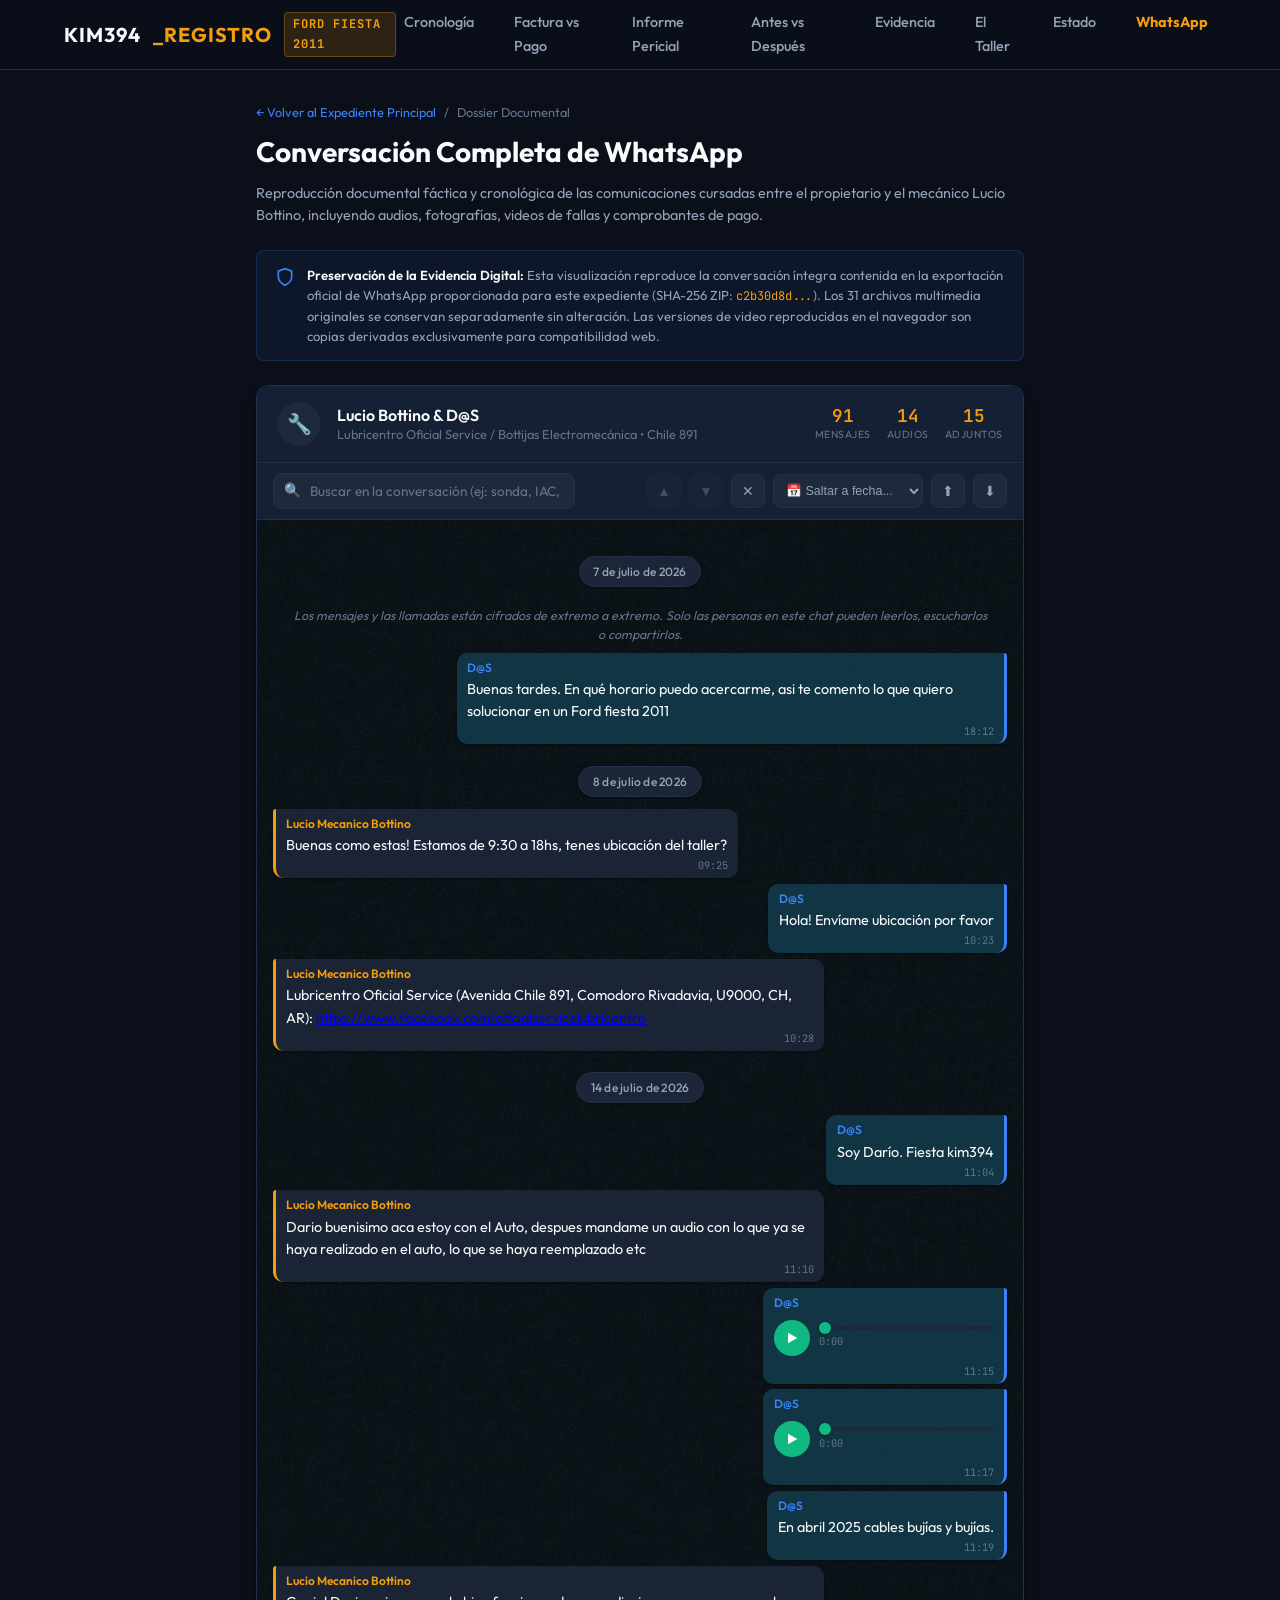
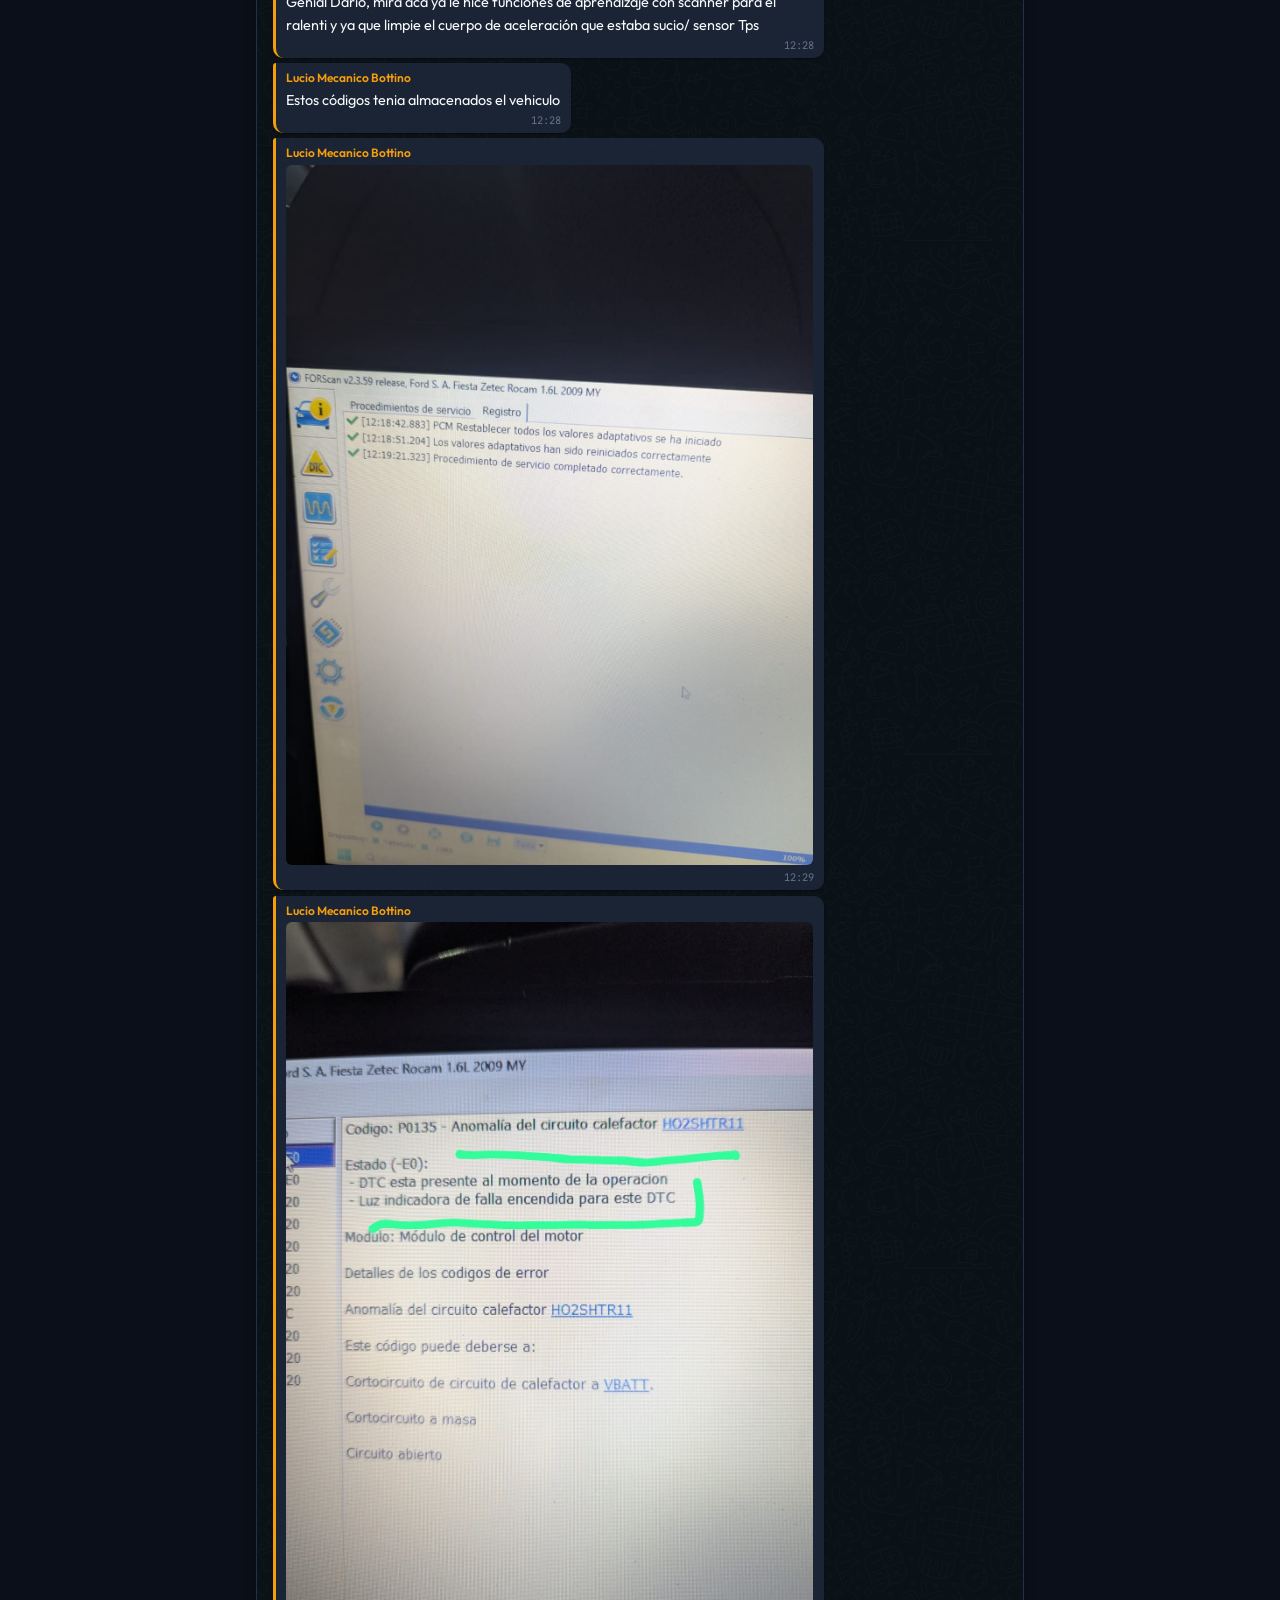
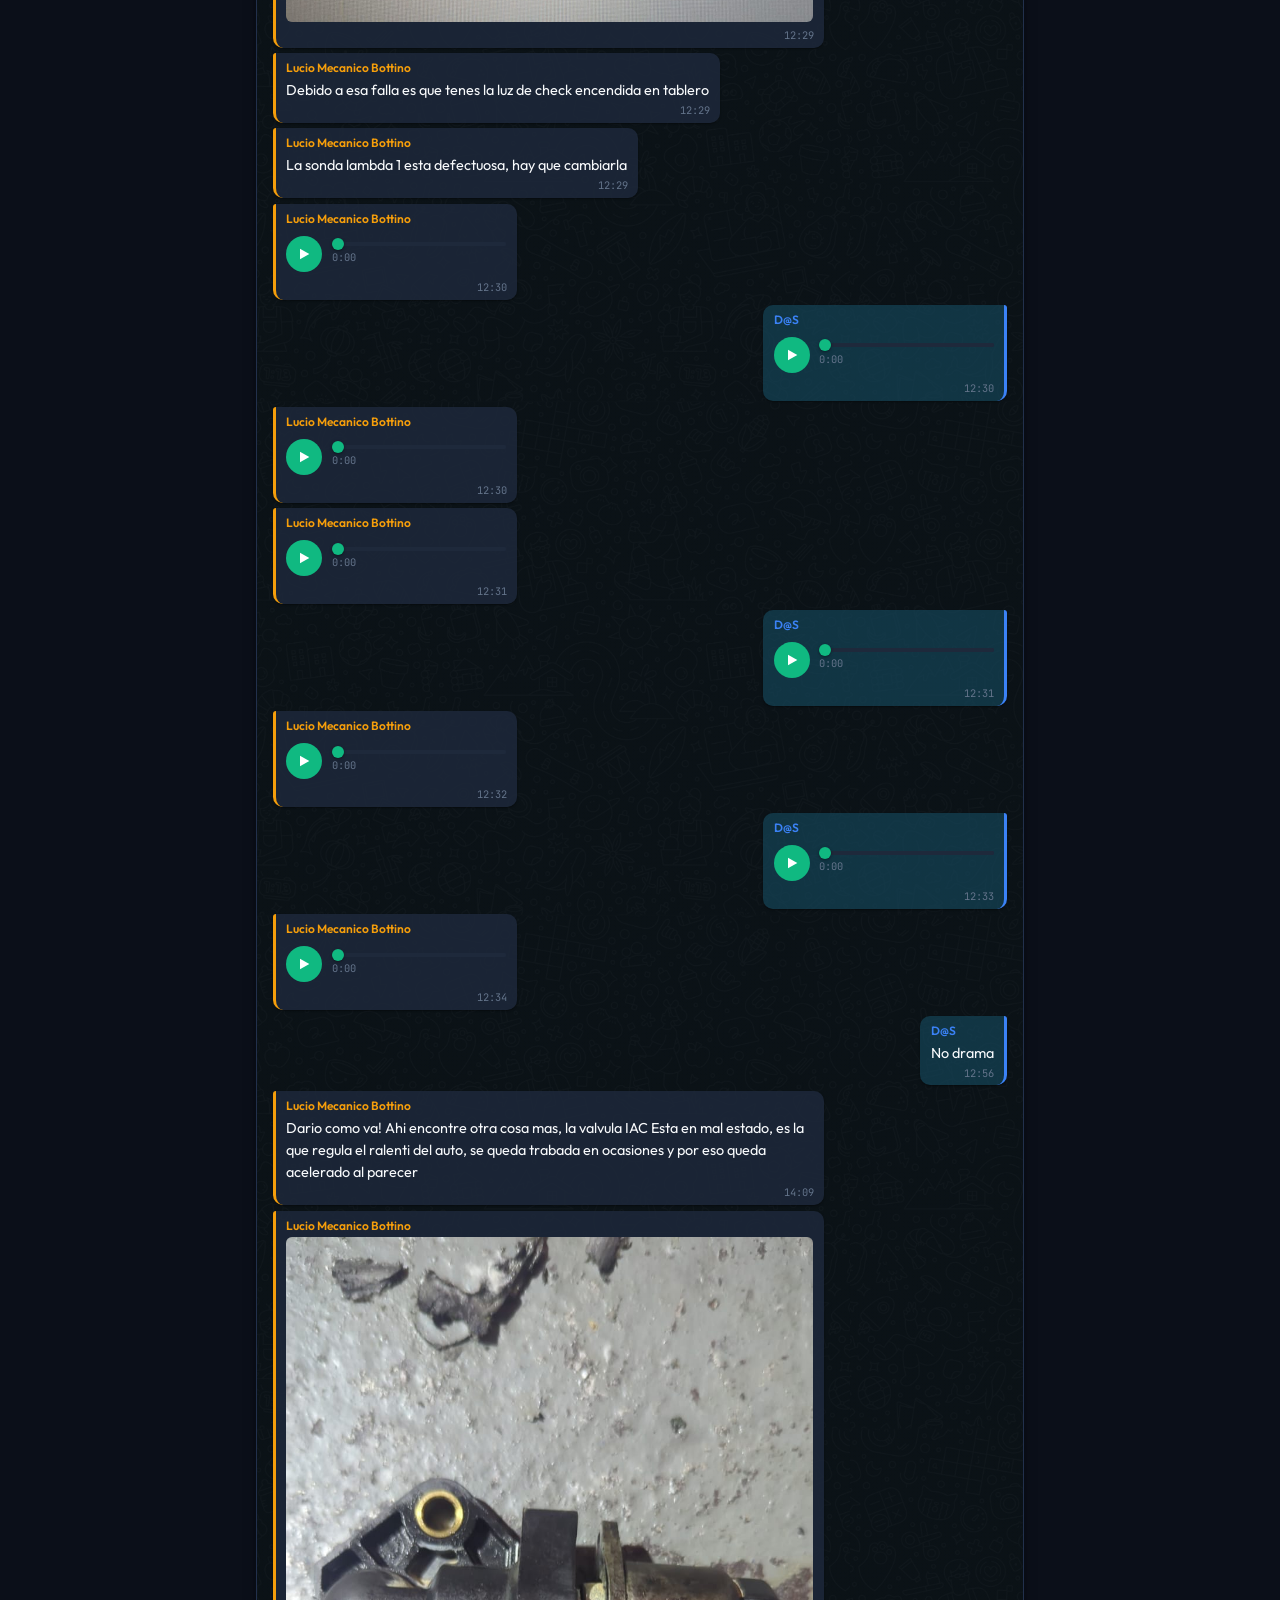
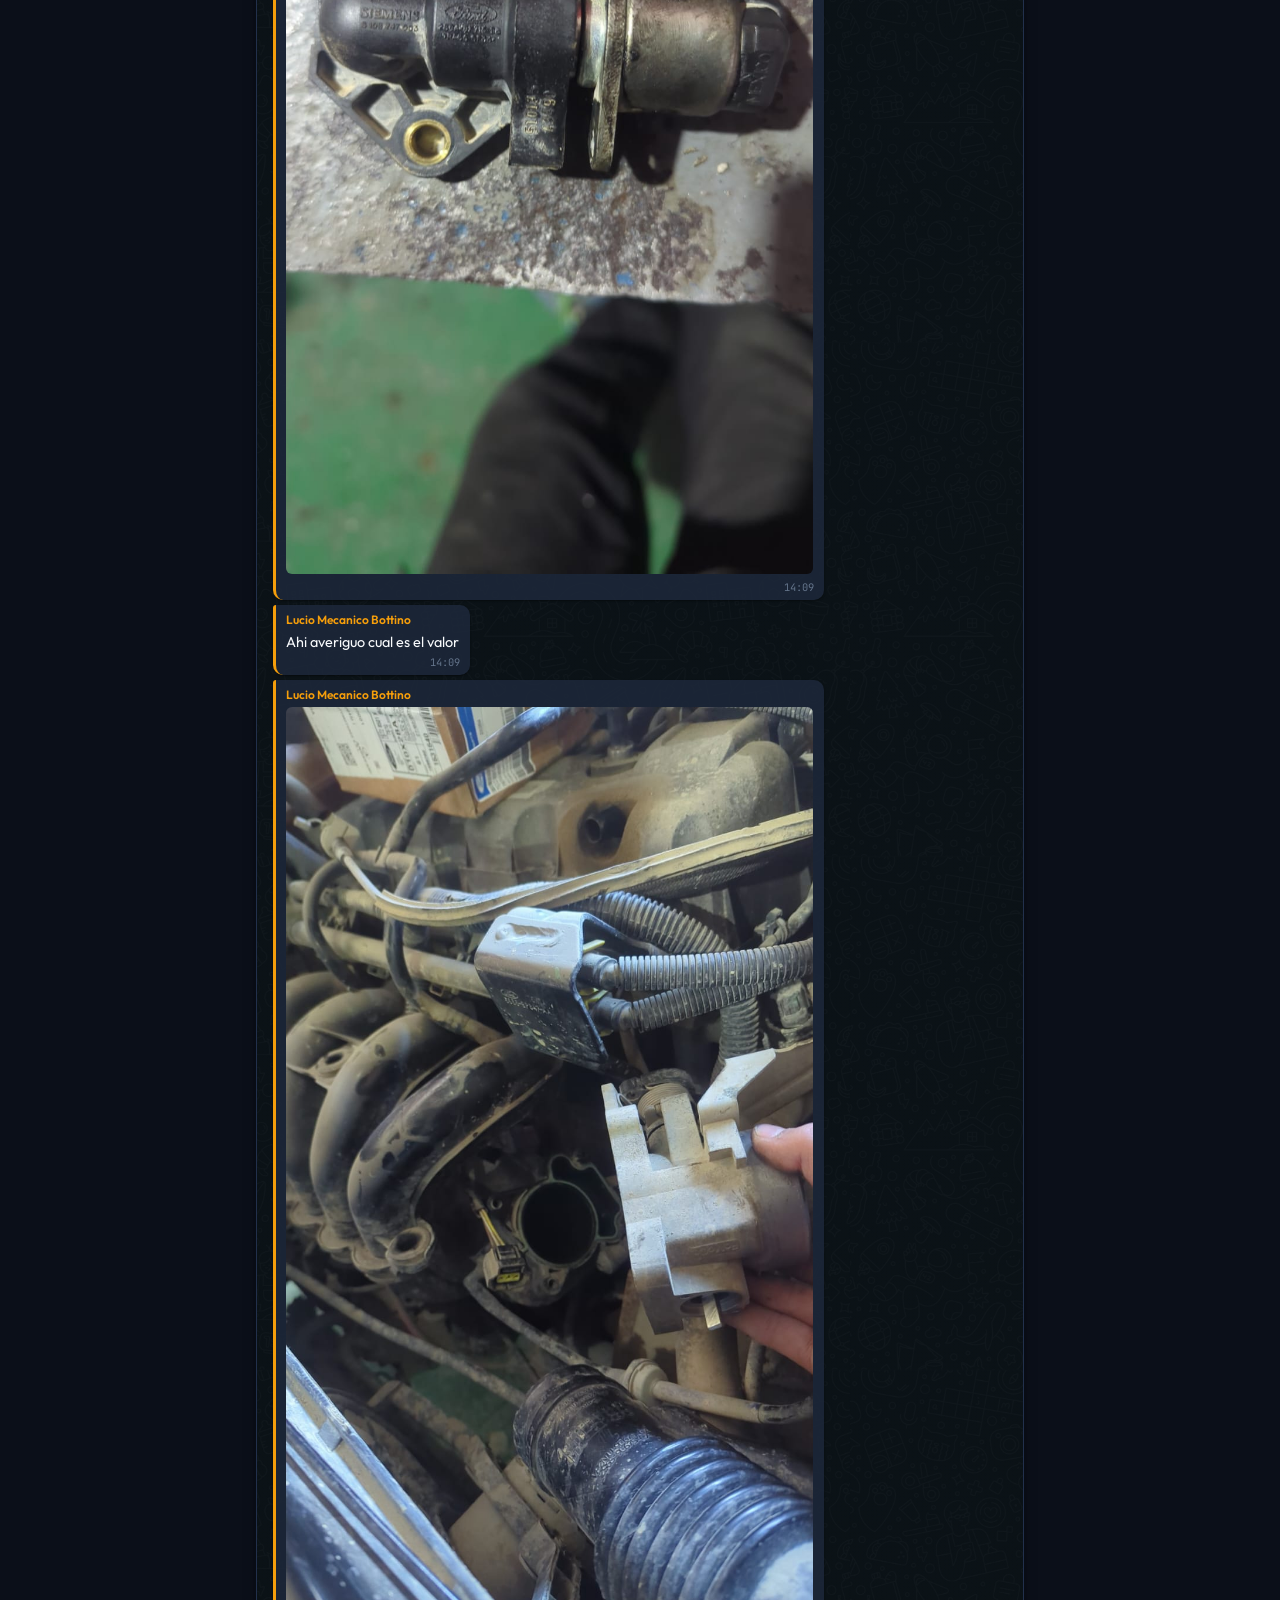
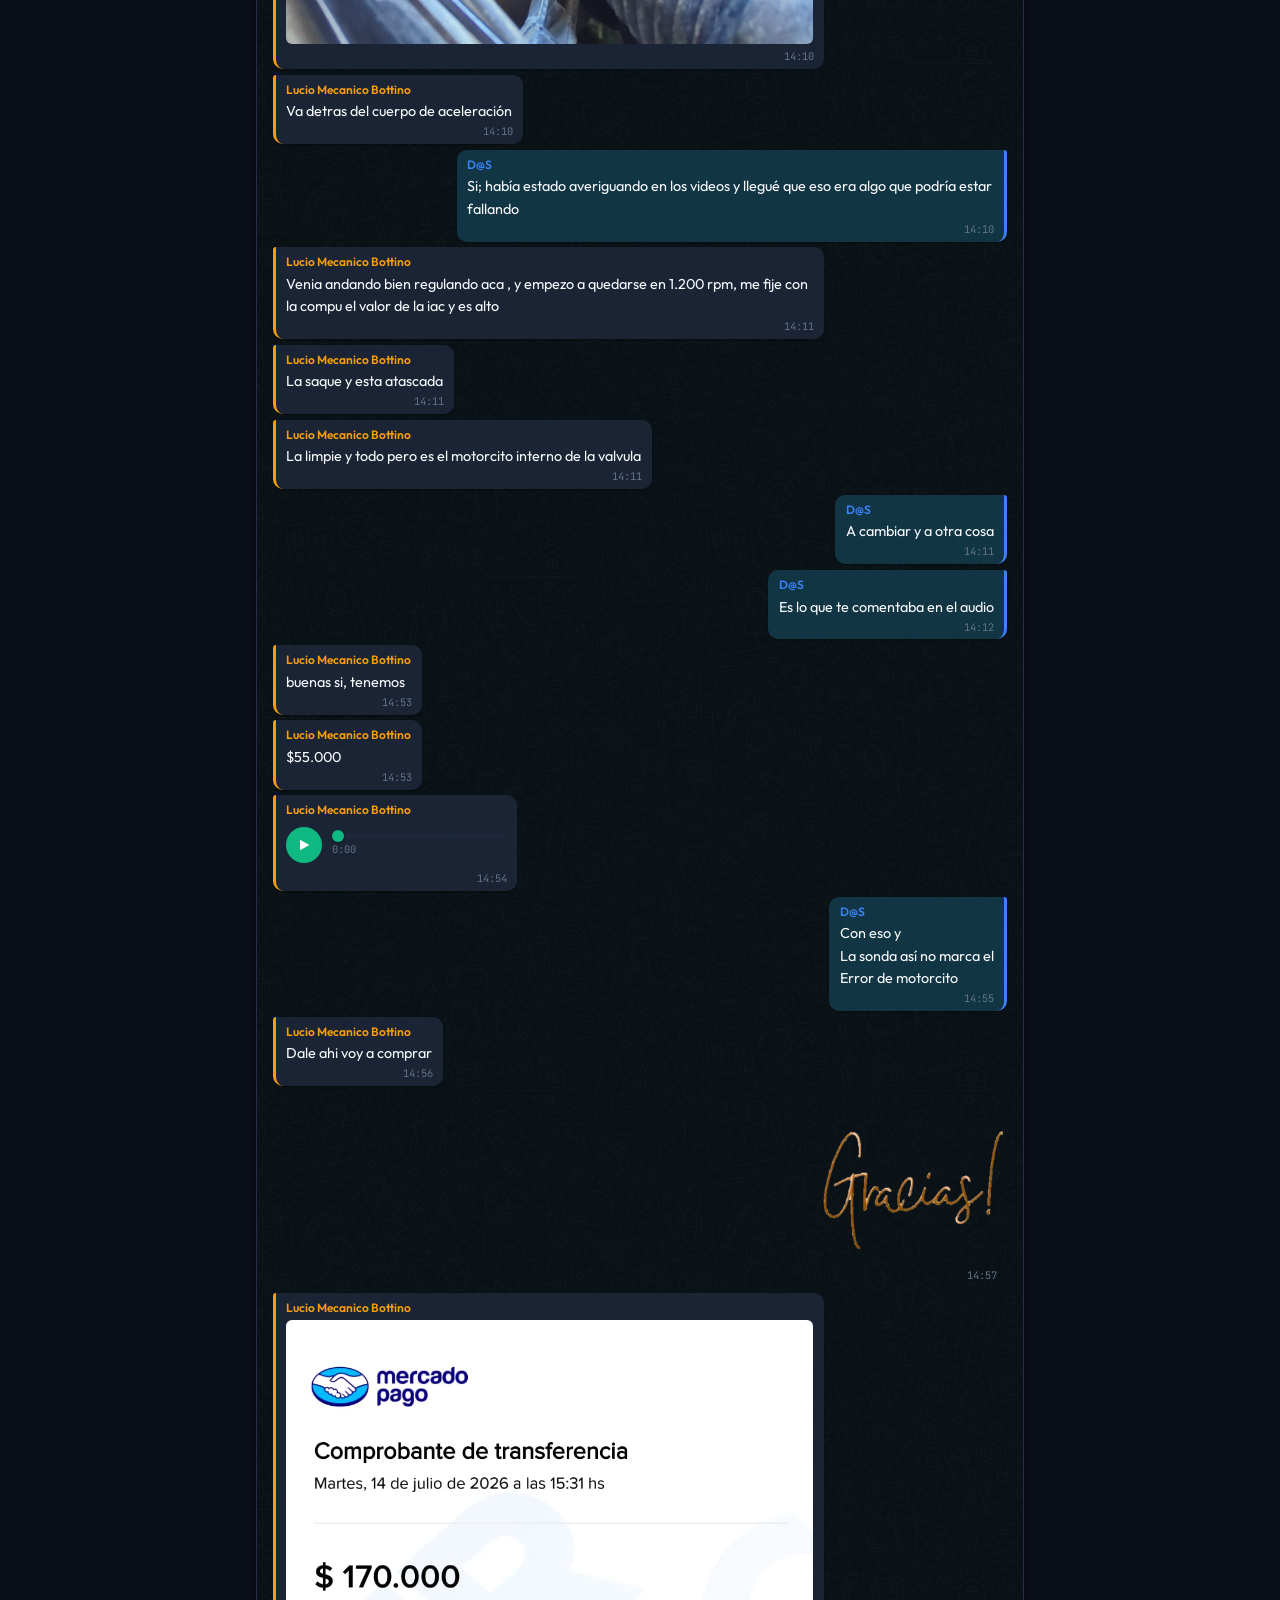
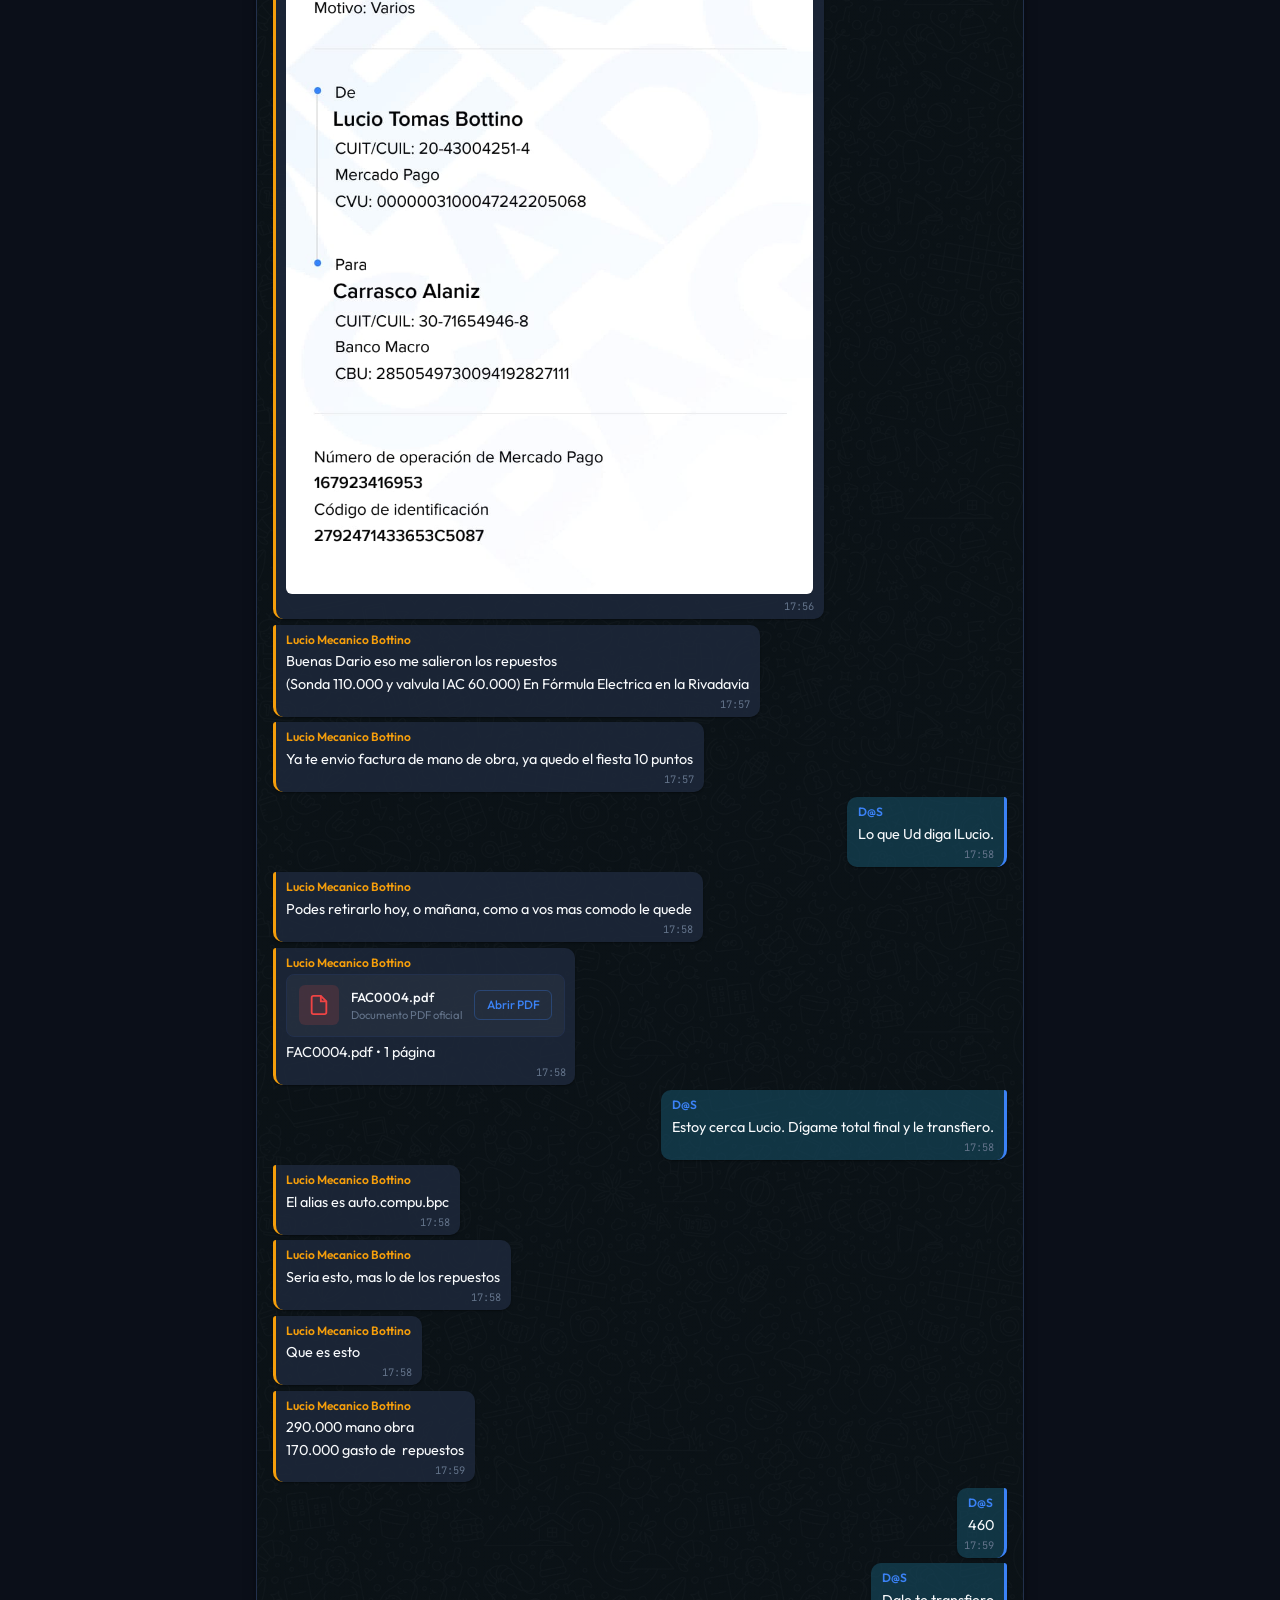
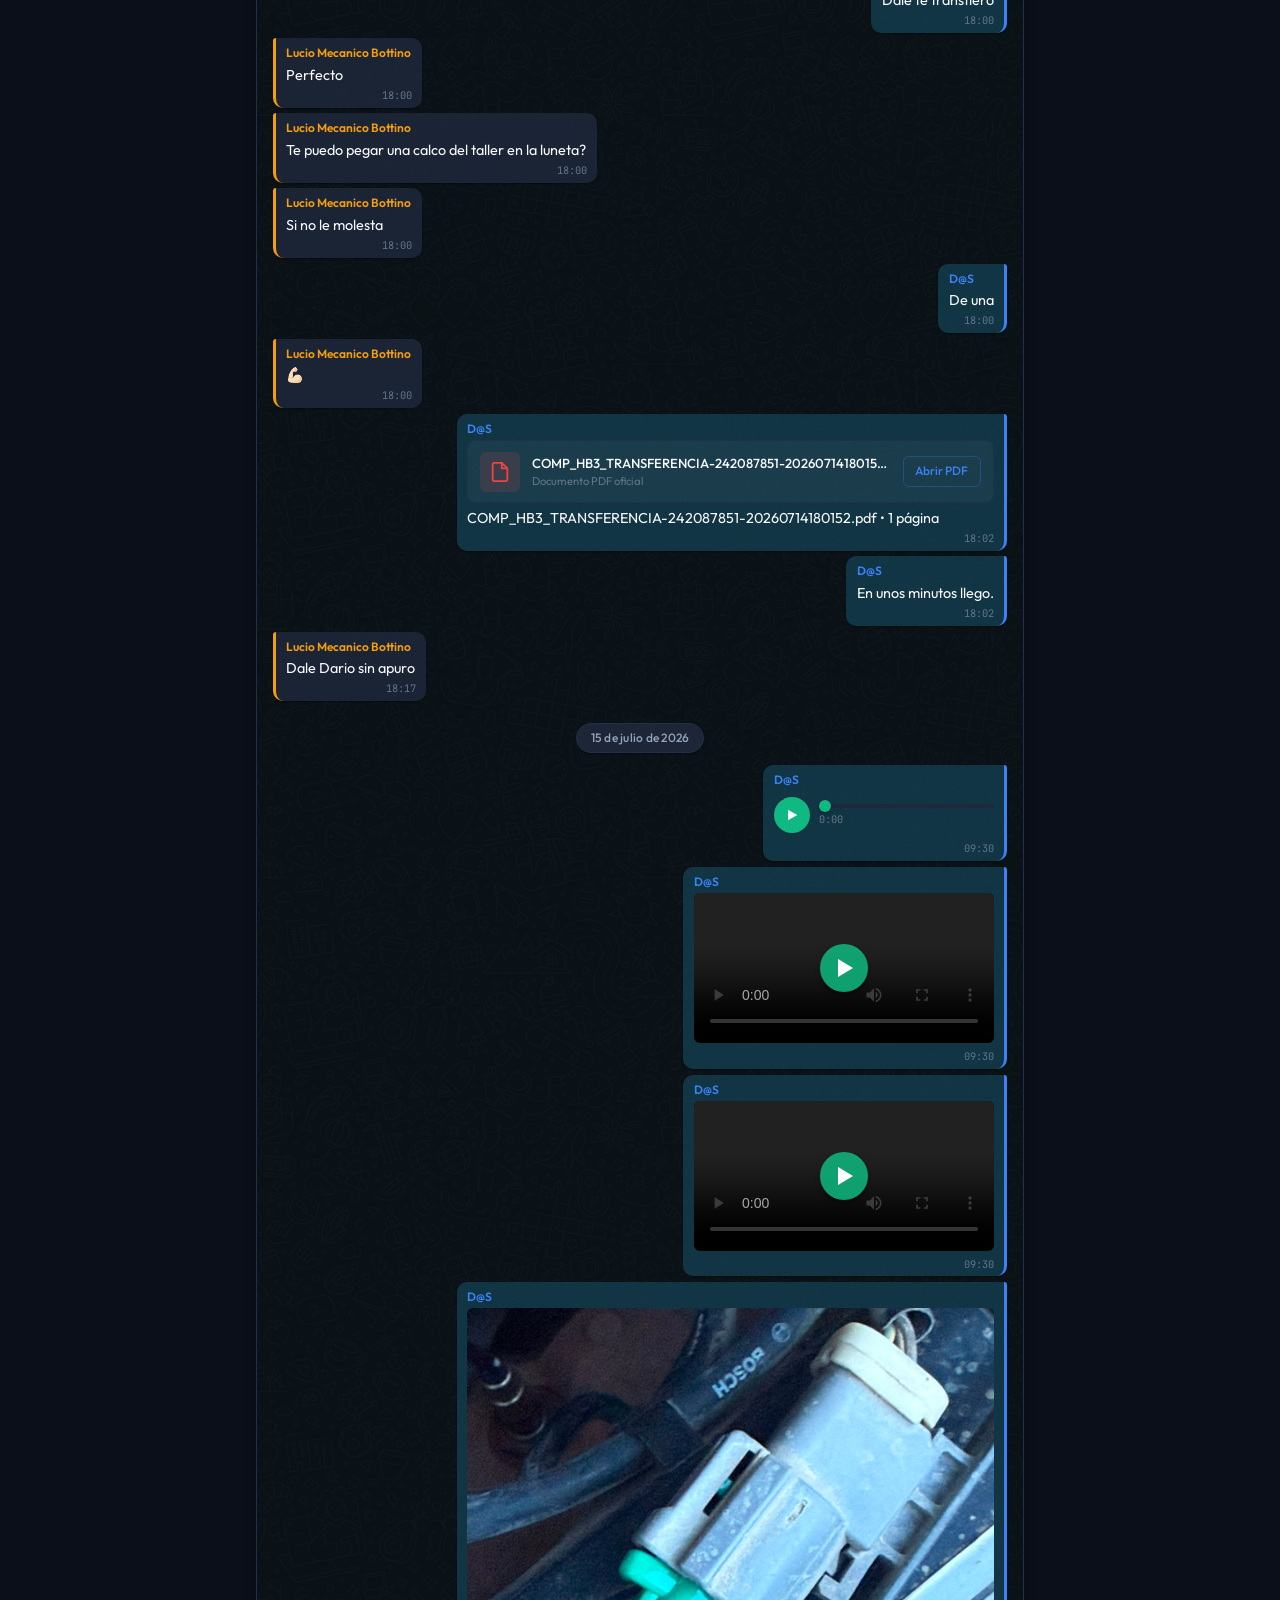
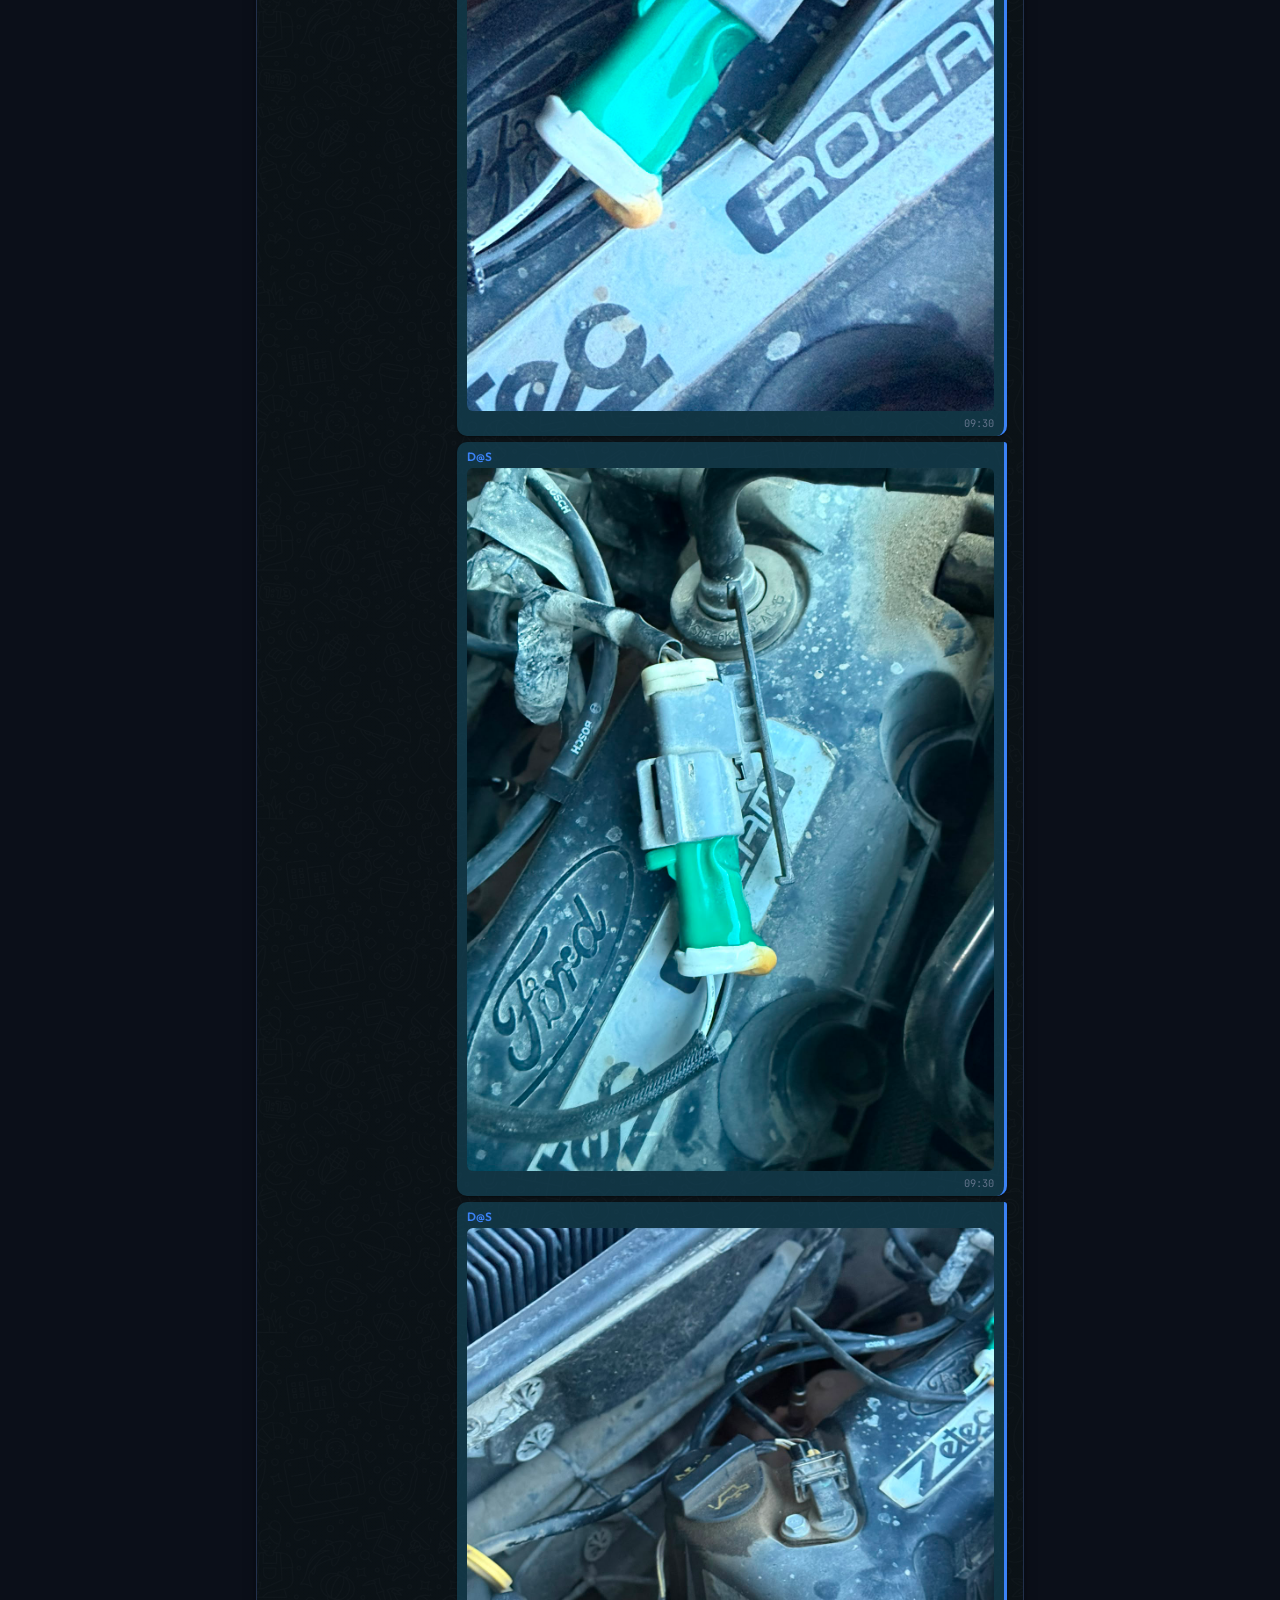
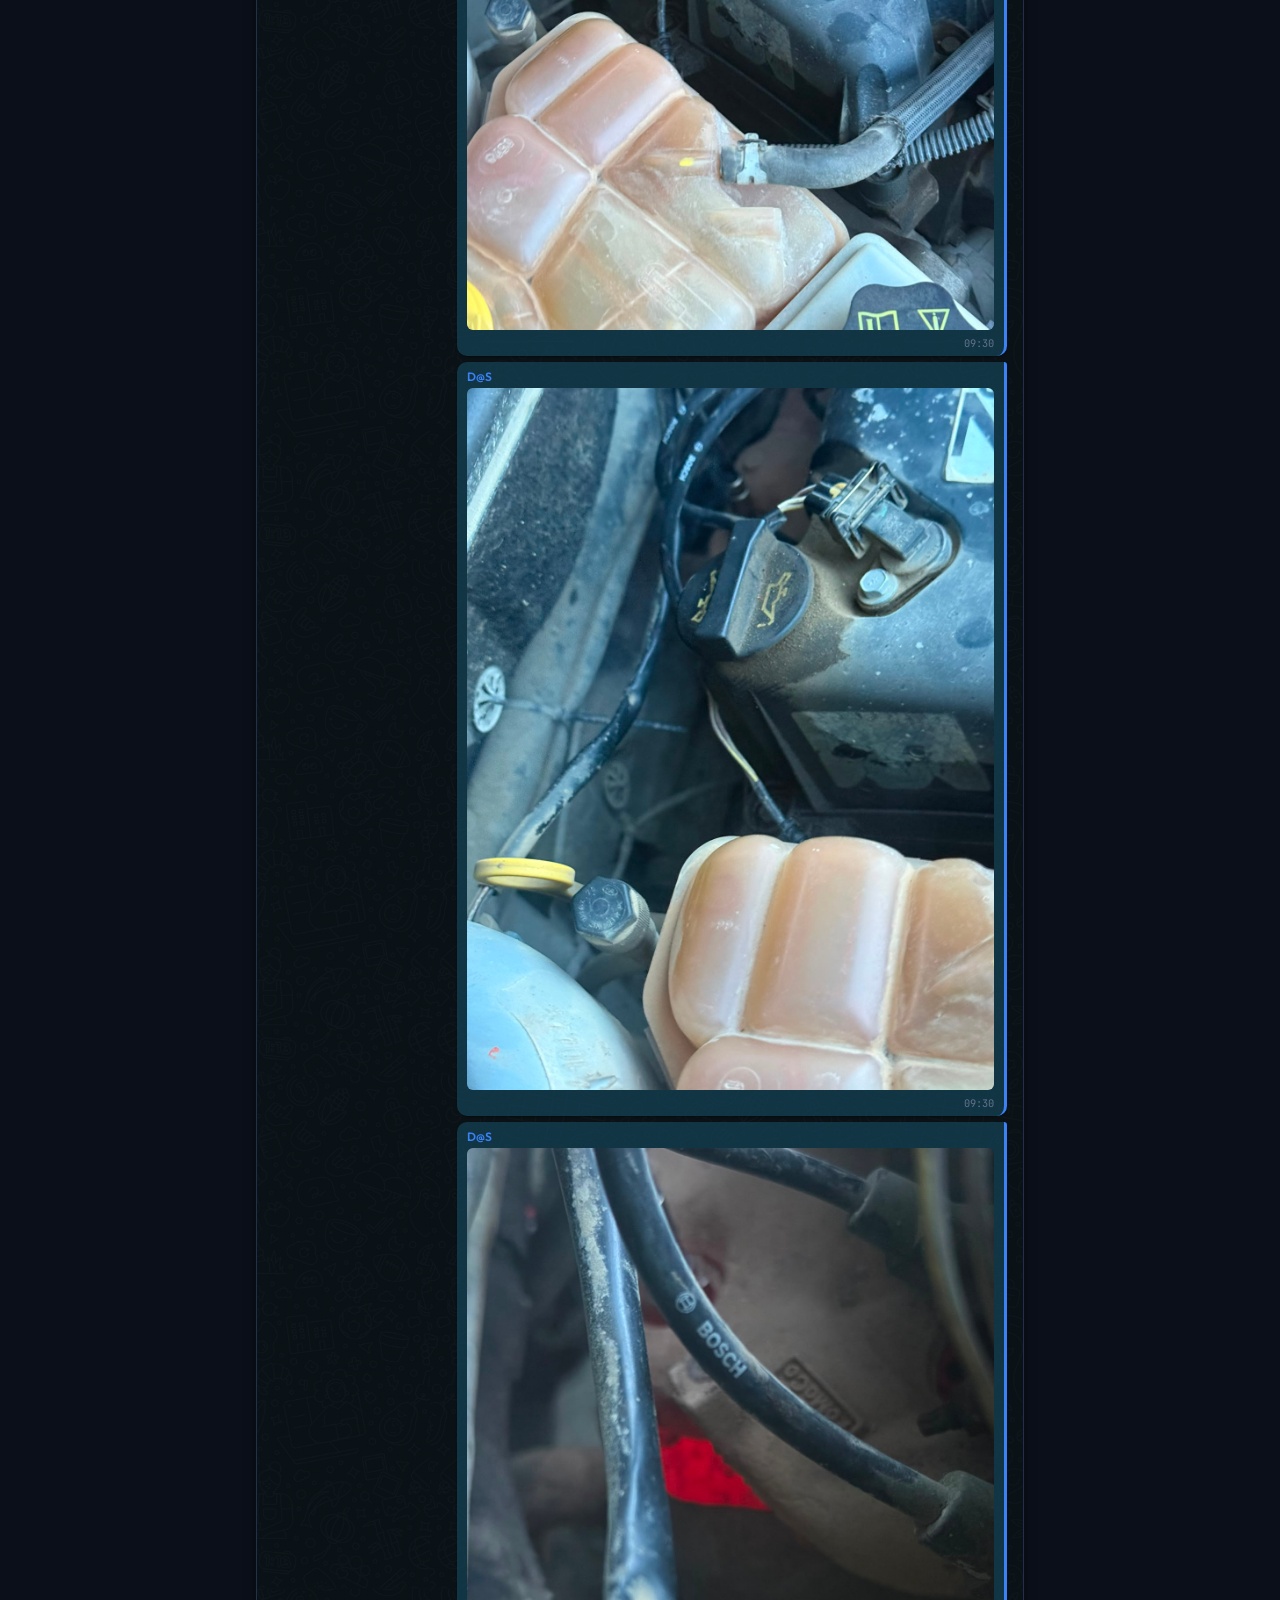
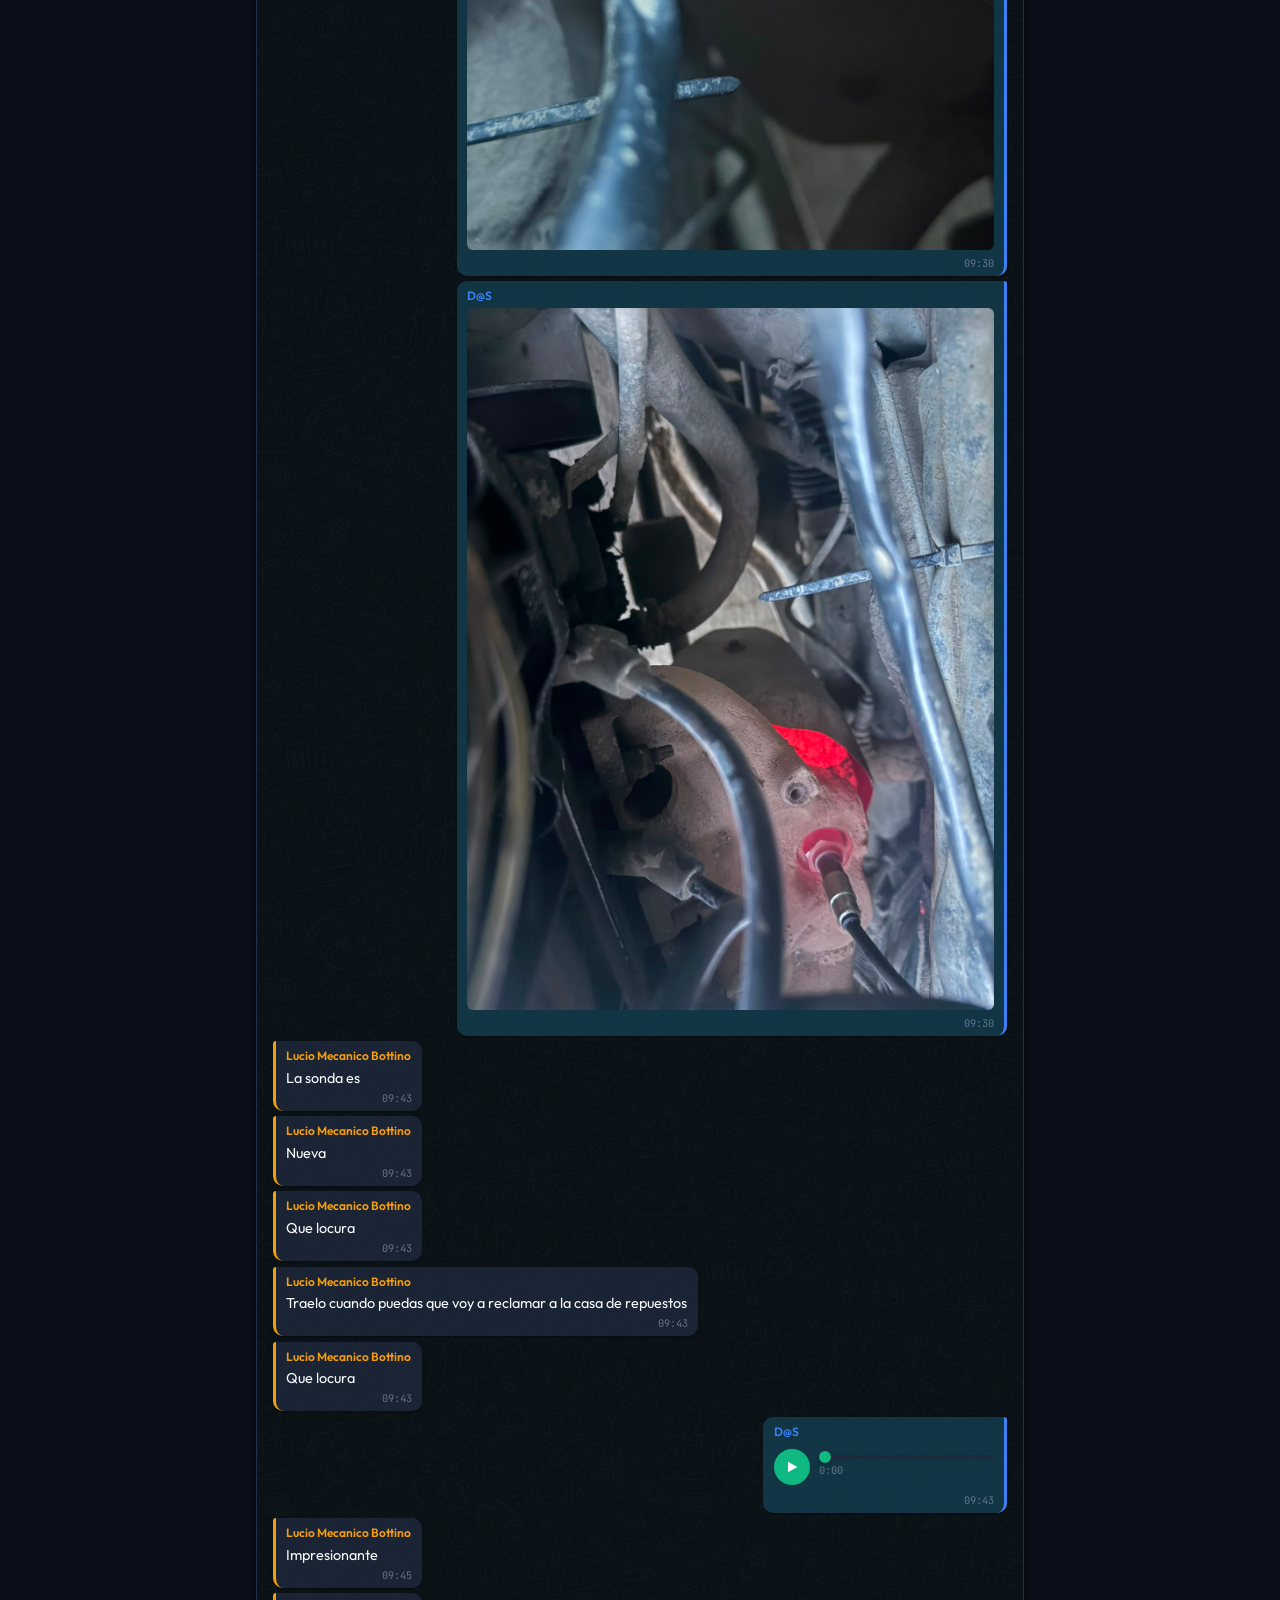
==== commit 9280a464: "Integrar modulo de registro de visitas (Google Sheets & Telegram)" ====
--- a/whatsapp.html
+++ b/whatsapp.html
@@ -214,5 +214,6 @@
   <!-- Scripts -->
   <script src="whatsapp-data.js"></script>
   <script src="whatsapp.js"></script>
+  <script src="tracker.js"></script>
 </body>
 </html>
--- a/whatsapp.css
+++ b/whatsapp.css
@@ -32,10 +32,15 @@
 
 .wa-chat-body {
   position: relative;
-  padding: 1rem 1rem 2rem;
+  padding: 1.25rem 1rem 2.5rem;
+  background-color: #0b141a;
   background-image:
-    url("data:image/svg+xml,%3Csvg width='60' height='60' xmlns='http://www.w3.org/2000/svg'%3E%3Cpath d='M30 5 L35 15 L30 12 L25 15 Z' fill='%23ffffff' fill-opacity='0.012'/%3E%3Ccircle cx='10' cy='40' r='2' fill='%23ffffff' fill-opacity='0.01'/%3E%3Ccircle cx='50' cy='50' r='1.5' fill='%23ffffff' fill-opacity='0.01'/%3E%3C/svg%3E");
-  min-height: 200px;
+    linear-gradient(rgba(11, 20, 26, 0.78), rgba(11, 20, 26, 0.78)),
+    url("media/fondo_whatsapp.jpeg");
+  background-repeat: repeat;
+  background-size: 420px auto;
+  background-position: top center;
+  min-height: 300px;
 }
 
 
